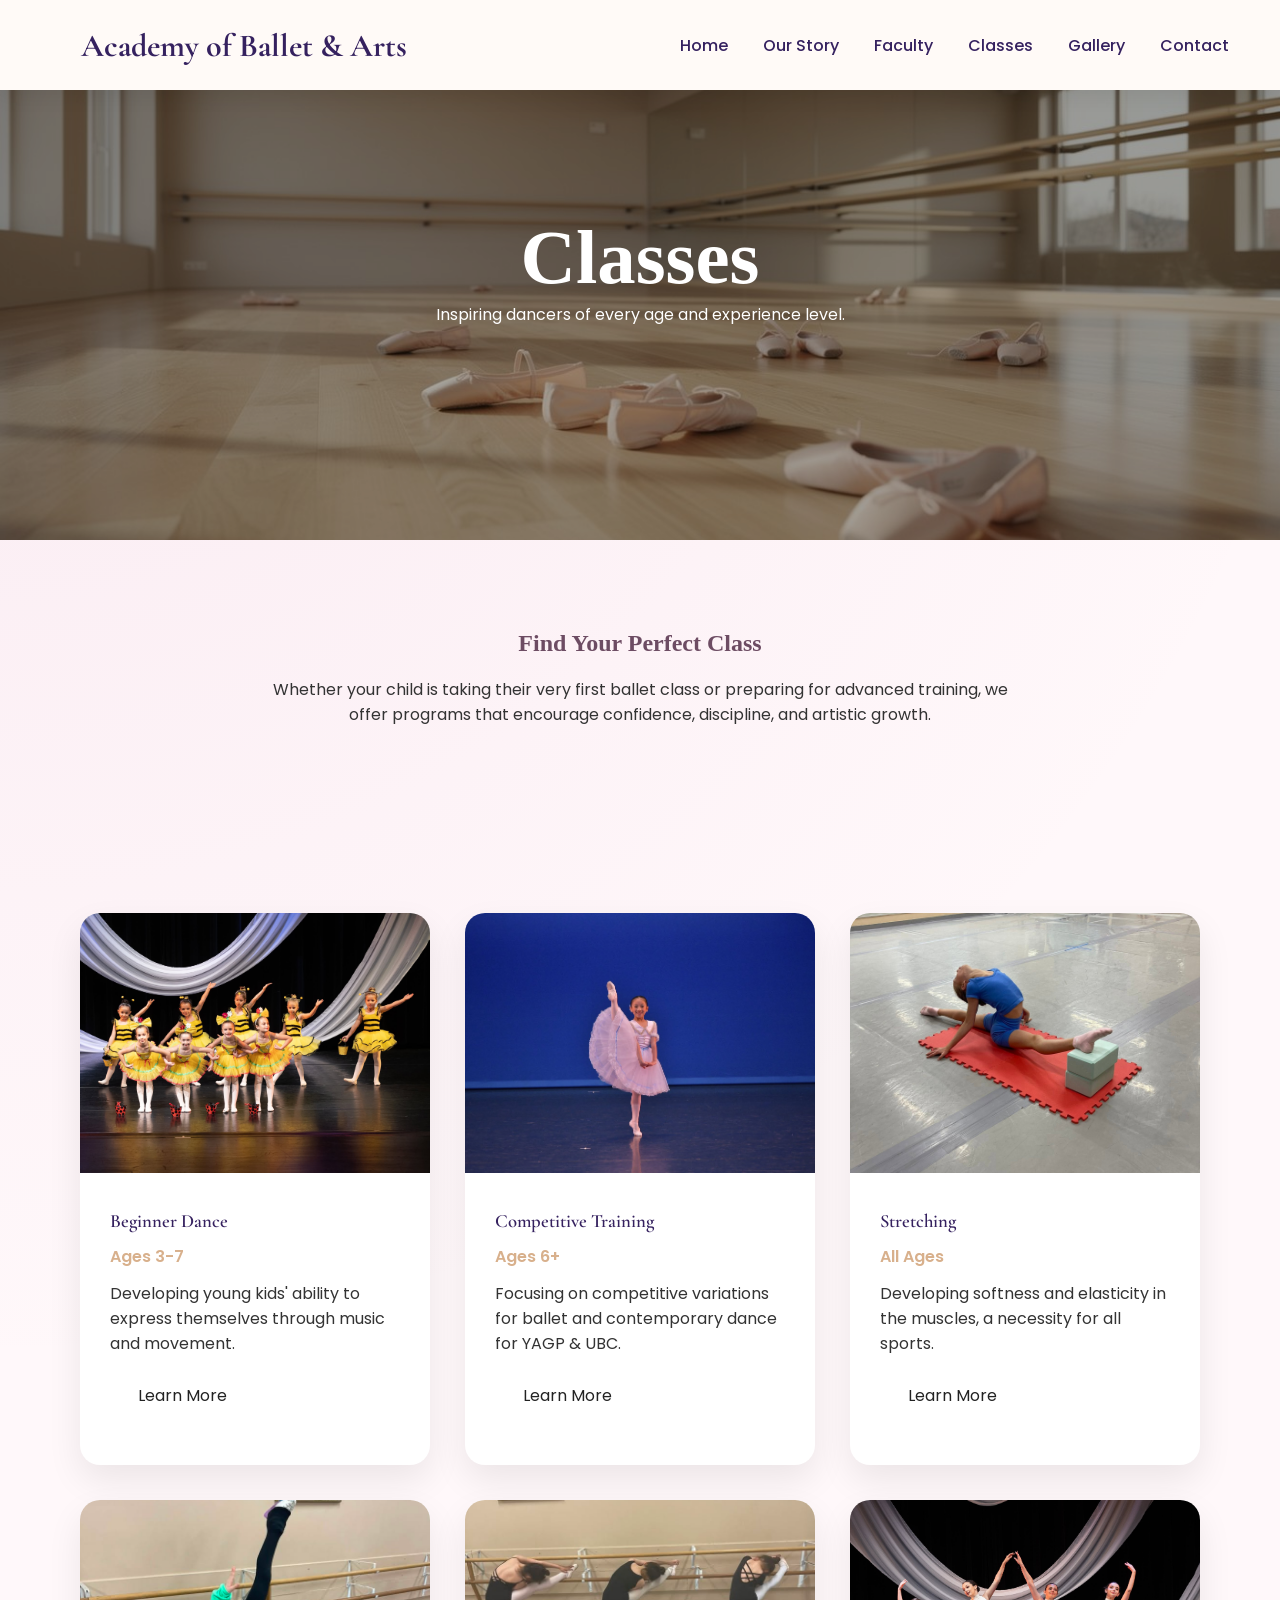
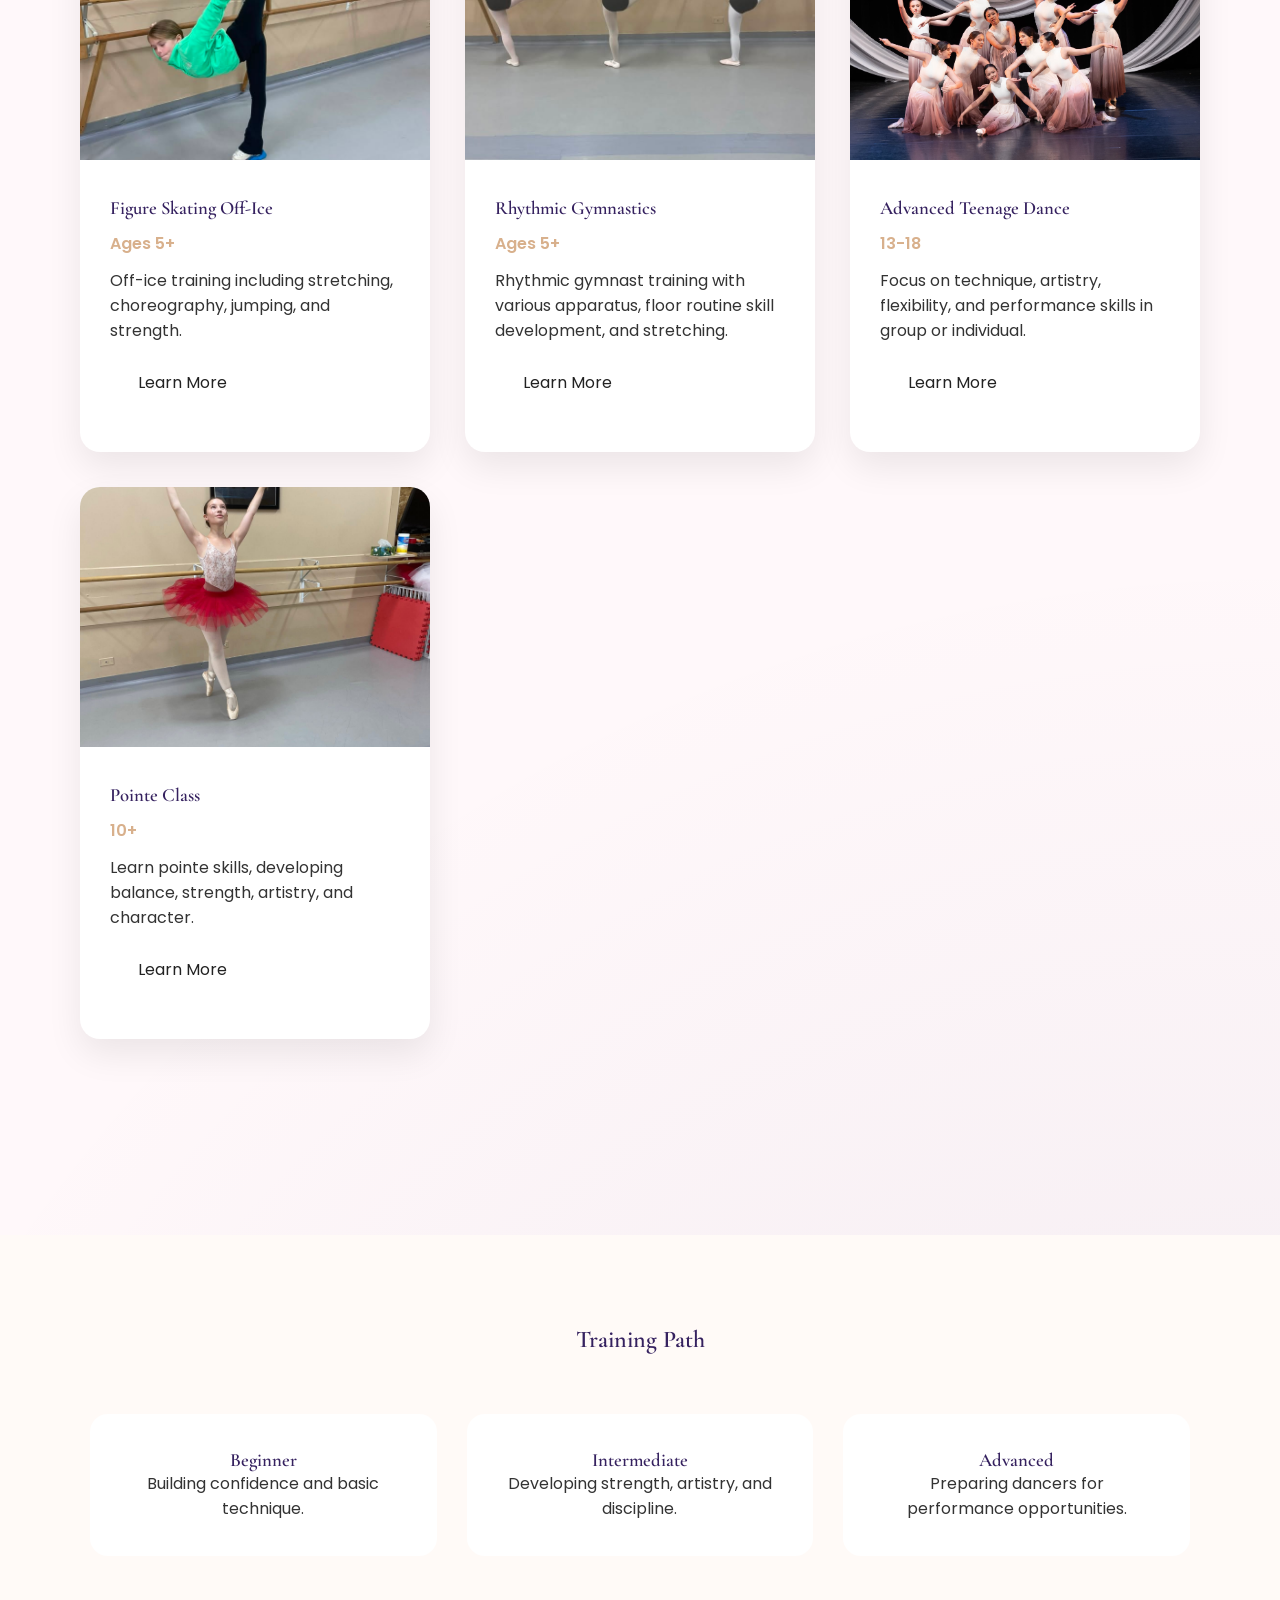
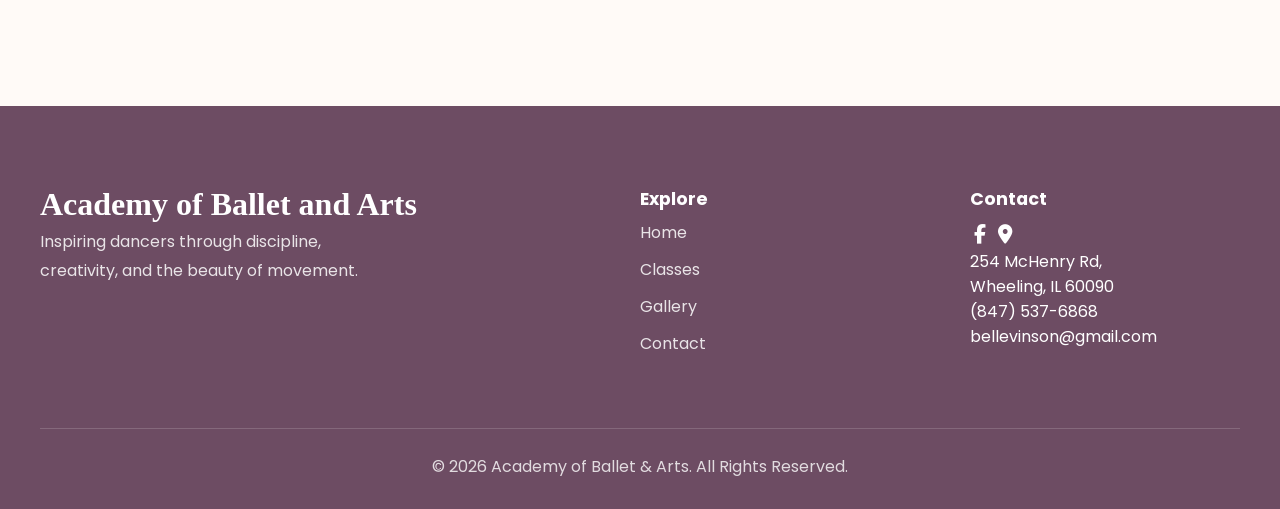
==== classes.html @ 9538bf01 "add images & detail to pages" ====
<!DOCTYPE html>
<html lang="en">
<head>
    <meta charset="UTF-8">
    <meta name="viewport" content="width=device-width, initial-scale=1.0">
    <title>Classes | Academy of Ballet & Arts</title>
    <link rel="stylesheet" href="css/styles.css">
    <link rel="stylesheet" href="css/classes.css">
    <link rel="stylesheet" href="https://cdnjs.cloudflare.com/ajax/libs/font-awesome/6.5.2/css/all.min.css">
    <link rel="preconnect" href="https://fonts.googleapis.com">
    <link rel="preconnect" href="https://fonts.gstatic.com" crossorigin>
    <link rel="stylesheet" href="https://fonts.googleapis.com/css2?family=Cormorant+Garamond:wght@400;500;600;700&family=Poppins:wght@300;400;500;600&display=swap">
</head>
<body>
    <header class="navbar">

        <div class="container nav-container">

            <a href="index.html" class="logo">
                Academy of Ballet & Arts
            </a>

            <nav>

                <ul class="nav-links">

                    <li><a href="index.html">Home</a></li>

                    <li><a href="story.html">Our Story</a></li>

                    <li><a href="faculty.html">Faculty</a></li>

                    <li><a href="classes.html">Classes</a></li>

                    <li><a href="gallery.html">Gallery</a></li>

                    <li><a href="contact.html">Contact</a></li>

                </ul>

            <button class="menu-toggle">☰</button>
            </nav>

            <!-- <a href="#" class="btn btn-primary">Register</a> -->

        </div>
    </header>

    <section class="classes-hero">

        <div class="classes-overlay"></div>

        <div class="classes-hero-content">

            <h1 class="white-header">Classes</h1>

            <p>
                Inspiring dancers of every age and experience level.
            </p>

        </div>

    </section>

    <section class="classes-intro">

        <h2>Find Your Perfect Class</h2>

        <p>

            Whether your child is taking their very first ballet class or
            preparing for advanced training, we offer programs that encourage
            confidence, discipline, and artistic growth.

        </p>

    </section>

    <section class="class-list">

        <div class="class-grid">


            <article class="class-item">

                <img src="assets/images/baby-pic-3.jpg" alt="Creative Movement">

                <div class="class-info">

                    <h3>Beginner Dance</h3>

                    <span>Ages 3-7</span>

                    <p>
                        Developing young kids' ability to express themselves through music and movement.
                    </p>

                    <a href="contact.html" class="btn primary">
                        Learn More
                    </a>

                </div>

            </article>



            <article class="class-item">

                <img src="assets/images/ubc-competitive.jpg" alt="Pre Ballet">

                <div class="class-info">

                    <h3>Competitive Training</h3>

                    <span>Ages 6+</span>

                    <p>
                        Focusing on competitive variations for ballet and contemporary dance for YAGP & UBC.
                    </p>

                    <a href="contact.html" class="btn primary">
                        Learn More
                    </a>

                </div>

            </article>

            <article class="class-item">

                <img src="assets/images/stretching.jpg" alt="Pre Ballet">

                <div class="class-info">

                    <h3>Stretching</h3>

                    <span>All Ages</span>

                    <p>
                        Developing softness and elasticity in the muscles, a necessity for all sports.
                    </p>

                    <a href="contact.html" class="btn primary">
                        Learn More
                    </a>

                </div>

            </article>

            <article class="class-item">

                <img src="assets/images/skating.jpg" alt="Pre Ballet">

                <div class="class-info">

                    <h3>Figure Skating Off-Ice</h3>

                    <span>Ages 5+</span>

                    <p>
                        Off-ice training including stretching, choreography, jumping, and strength.
                    </p>

                    <a href="contact.html" class="btn primary">
                        Learn More
                    </a>

                </div>

            </article>

            <article class="class-item">

                <img src="assets/images/rhythmic_gymnasts.jpg" alt="Pre Ballet">

                <div class="class-info">

                    <h3>Rhythmic Gymnastics</h3>

                    <span>Ages 5+</span>

                    <p>
                        Rhythmic gymnast training with various apparatus, floor routine skill development, and stretching.
                    </p>

                    <a href="contact.html" class="btn primary">
                        Learn More
                    </a>

                </div>

            </article>



            <article class="class-item">

                <img src="assets/images/advanced-ballet.jpg" alt="Intermediate Ballet">

                <div class="class-info">

                    <h3>Advanced Teenage Dance</h3>

                    <span>13-18</span>

                    <p>
                        Focus on technique, artistry,
                        flexibility, and performance skills in group or individual.
                    </p>

                    <a href="contact.html" class="btn primary">
                        Learn More
                    </a>

                </div>

            </article>

            <article class="class-item">

                <img src="assets/images/pointe-redskirt.jpg" alt="Intermediate Ballet">

                <div class="class-info">

                    <h3>Pointe Class</h3>

                    <span>10+</span>

                    <p>
                        Learn pointe skills, developing balance, strength, artistry, and character.
                    </p>

                    <a href="contact.html" class="btn primary">
                        Learn More
                    </a>

                </div>

            </article>


        </div>

    </section>


    <section class="levels">

        <h2>Training Path</h2>

        <div class="level-row">

            <div class="level">
                <h3>Beginner</h3>
                <p>Building confidence and basic technique.</p>
            </div>

            <div class="level">
                <h3>Intermediate</h3>
                <p>Developing strength, artistry, and discipline.</p>
            </div>

            <div class="level">
                <h3>Advanced</h3>
                <p>Preparing dancers for performance opportunities.</p>
            </div>

        </div>

    </section>
    


    <footer class="footer">


        <div class="footer-container">


            <div class="footer-brand">

                <h3>
                    Academy of Ballet and Arts
                </h3>


                <p>
                    Inspiring dancers through
                    discipline, creativity,
                    and the beauty of movement.
                </p>

            </div>



            <div class="footer-links">

                <h4>
                    Explore
                </h4>

                <a href="index.html">
                    Home
                </a>

                <a href="classes.html">
                    Classes
                </a>

                <a href="gallery.html">
                    Gallery
                </a>

                <a href="contact.html">
                    Contact
                </a>

            </div>

            <div class="footer-contact">

                <h4>
                    Contact
                </h4>
                <div class="footer-socials">
                    <a href="https://www.facebook.com/wheelingballet/" target="_blank" rel="noopener noreferrer" aria-label="Visit our Facebook page"><i class="fa-brands fa-facebook-f"></i></a>
                    <a href="https://www.google.com/maps?cid=13381545169441662312" target="_blank" rel="noopener noreferrer"><i class="fa-solid fa-location-dot"></i></a>
                </div>
                <p>
                    254 McHenry Rd,<br>Wheeling, IL 60090
                </p>

                <p>
                    (847) 537-6868
                </p>

                <p>
                    bellevinson@gmail.com
                </p>

            </div>


        </div>

        <div class="footer-bottom">

            <p>
                © 2026 Academy of Ballet & Arts.
                All Rights Reserved.
            </p>

        </div>


    </footer>
</body>
</html>
---- css/styles.css ----
* {
    margin: 0;
    padding: 0;
    box-sizing: border-box;
}

:root{

    --primary:#35215F;

    --secondary:#C76BA3;

    --light-pink:#FFF8FA;

    --pink:#F8E7EF;

    --text:#333333;

    --white:#ffffff;

    --max-width:1200px;

}

body{

    font-family:'Poppins',sans-serif;

    color:var(--text);

    background:
        radial-gradient(circle at top left,
            rgba(199,107,163,.10),
            transparent 35%),
        radial-gradient(circle at bottom right,
            rgba(53,33,95,.08),
            transparent 40%),
        var(--light-pink);

    overflow-x:hidden;

}

h1,
h2,
h3{

    font-family:'Cormorant Garamond',serif;

    color:var(--primary);

    font-weight:600;
    

}

.container{

    width:100%;

    /* margin:auto; */

}
section{

    padding:6rem 0;

}


.btn {

    background: #b98b8b;

    color: white;

    padding: 12px 28px;

    border-radius: 50px;

    text-decoration: none;

    transition: .3s ease;

    display: flex;

    max-width: 175px; 

    gap: 20px;

    margin: 15px 0;

    animation: fadeUp 1s ease .6s backwards;

    white-space: nowrap;

}


.btn.primary {

    background: white;

    color: #222;

}


.btn.primary:hover {

    background: #9d6f6f;

    transform: translateY(-3px);

}


.btn.secondary {

    border: 1px solid white;

    color: white;

}


.btn.secondary:hover {

    background:white;

    color:#222;

}

.navbar {
    position: fixed;

    gap: 40px;

    top: 0;
    left: 0;

    width: 100%;

    height: 90px;

    display: flex;
    align-items: center;
    justify-content: space-between;

    padding: 0 clamp(25px, 4vw, 60px);

    background: #fffaf7;

    box-shadow: 0 5px 20px rgba(0,0,0,0.08);

    z-index: 1000;

    transition: 0.3s ease;
}

.nav-container{

    display:flex;

    justify-content:space-between;

    align-items:center;

}

.logo{

    text-decoration:none;

    color:var(--primary);

    font-family:'Cormorant Garamond', serif;

    font-size:2rem;

    font-weight:700;

    white-space: nowrap;

    padding: 0 30px;

}

.nav-links {

    color: #6d4c63;

    text-decoration: none;

    font-weight: 500;

    transition: 0.3s ease;

    list-style: none;
    display: flex;
    align-items: center;
    gap: 35px;
    margin: 0;
    padding: 0;

    flex-wrap: nowrap;

}

.nav-links a{

    text-decoration:none;

    color:var(--primary);

    font-weight:500;

    position:relative;

    transition:.3s;

}

.nav-links a::after{

    content:"";

    position:absolute;

    left:0;

    bottom:-6px;

    width:0;

    height:2px;

    background:var(--secondary);

    transition:.3s;

}

.nav-links a:hover::after{

    width:100%;

}

.navbar.scrolled {
    background:white;
}

.menu-toggle {

    display: none;

    background: none;

    border: none;

    font-size: 2rem;

    color: #6d4c63;

    cursor: pointer;

}

.footer {

    background:#6d4c63;

    color:white;

    padding:80px 40px 30px;

}

.footer-container {

    max-width:1200px;

    margin:auto;

    display:grid;

    grid-template-columns:2fr 1fr 1fr;

    gap:60px;

}

.footer-brand h3 {

    font-family:"Playfair Display", serif;

    font-size:2rem;

    color:white;

    margin-bottom: 5px;

}


.footer-brand p {

    line-height:1.8;

    opacity:.85;

    max-width:350px;

}

.footer h4 {

    margin-bottom:8px;

    font-size:1.1rem;

}


.footer-links a {

    display:block;

    color:white;

    text-decoration:none;

    margin-bottom:12px;

    opacity:.85;

    transition:.3s;

}


.footer-links a:hover {

    opacity:1;

    transform:translateX(5px);

}

.footer-bottom {

    border-top:1px solid rgba(255,255,255,.2);

    margin-top:60px;

    padding-top:25px;

    text-align:center;

    opacity:.8;

}


.footer-socials a {
    padding: 0 4px;
    color: white;
    font-size: 1.2rem;
    transition: .3s ease;
}


.footer-socials a:hover {
    color: #d8b08c;
    transform: translateY(-3px);
}

/* ================================
   OUR STORY HERO
================================ */


.story-hero {

    height:70vh;

    background-image:url("../assets/images/ubc-dancers-red.jpg");

    background-size:cover;

    background-position:center;

    position:relative;

    display:flex;

    align-items:center;

    justify-content:center;

    color:white;

}


.story-overlay {

    position:absolute;

    inset:0;

    background:rgba(0,0,0,.35);
    

}


.story-hero-content {

    position:relative;

    z-index:2;

    text-align:center;

}

.white-header {
    color: white;
}


.story-hero h1 {

    font-family:"Playfair Display", serif;

    font-size:clamp(3rem,6vw,5rem);

    margin-bottom:20px;

}


.story-hero p {

    font-size:1.2rem;

    letter-spacing:2px;

}

/* ================================
   STORY INTRO
================================ */


.story-intro {

    padding:100px 40px;

}


.story-container {

    max-width:1200px;

    margin:auto;

    display:flex;

    align-items:center;

    gap:70px;

}


.story-image {

    flex:1;

}


.story-image img {

    width:100%;

    border-radius:20px;

}


.story-text {

    flex:1;

}


.story-text h2 {

    font-family:"Playfair Display", serif;

    color:#6d4c63;

    font-size:2.5rem;

    margin-bottom:25px;

}


.story-text p {

    line-height:1.8;

    color:#555;

}

/* ================================
   FACULTY HERO
================================ */


.faculty-hero {

    height:65vh;

    background-image:url("../assets/images/cat-girls.jpg");

    background-size:cover;

    background-position:center;

    position:relative;

    display:flex;

    justify-content:center;

    align-items:center;

    color:white;

}



.faculty-overlay {

    position:absolute;

    inset:0;

    background:rgba(0,0,0,.35);

}



.faculty-hero-content {

    position:relative;

    z-index:2;

    text-align:center;

}



.faculty-hero h1 {

    font-family:"Playfair Display", serif;

    font-size:clamp(3rem,6vw,5rem);

}

.director-section {

    padding:100px 40px;

}



.director-container {

    max-width:1100px;

    margin:auto;

    display:flex;

    align-items:center;

    gap:70px;

}



.director-image img {

    width:350px;

    height:450px;

    object-fit:cover;

    border-radius:20px;

}



.section-label {

    text-transform:uppercase;

    letter-spacing:3px;

    color:#d8b08c;

}



.director-text h2 {

    font-family:"Playfair Display", serif;

    font-size:2.8rem;

    color:#6d4c63;

}

.faculty-grid-section {

    padding:80px 40px;

    text-align:center;

}



.faculty-grid {

    max-width:1200px;

    margin:50px auto;

    display:grid;

    grid-template-columns:repeat(3,1fr);

    gap:35px;

}



.faculty-card {

    background:white;

    border-radius:20px;

    overflow:hidden;

    box-shadow:0 15px 35px rgba(0,0,0,.1);

}



.faculty-card img {

    width:100%;

    height:350px;

    object-fit:cover;

}



.faculty-card-text {

    padding:25px;

}



.faculty-card h3 {

    font-family:"Playfair Display", serif;

    color:#6d4c63;

}

@media(max-width:800px){

    .story-container{

        flex-direction:column;

    }


    .story-intro{

        padding:70px 25px;

    }

}

@media(max-width:900px){


    .director-container {

        flex-direction:column;

        text-align:center;

    }


    .faculty-grid {

        grid-template-columns:1fr;

    }


}
@media (max-width: 1015px) {

    .nav-links {

        position: absolute;

        top: 90px;

        left: 0;

        width: 100%;

        background: #fffaf7;

        flex-direction: column;

        align-items: center;

        gap: 25px;

        padding: 30px 0;


        display: none;

    }


    .nav-links.active {

        display: flex;

    }


    .menu-toggle {

        display: block;

    }


}
---- css/classes.css ----
.classes-hero{

    height:60vh;

    background:url("../assets/images/empty-ballet-studio.jpg") center/cover;

    position:relative;

    display:flex;

    justify-content:center;

    align-items:center;

    color:white;

}

.classes-overlay{

    position:absolute;

    inset:0;

    background:rgba(0,0,0,.35);

}

.classes-hero-content{

    position:relative;

    z-index:2;

    text-align:center;

}

.classes-hero h1{

    font-family:"Playfair Display",serif;

    font-size:clamp(3rem,6vw,5rem);

}

.classes-intro{

    max-width:800px;

    margin:auto;

    text-align:center;

    padding:90px 30px;

}

.classes-intro h2{

    color:#6d4c63;

    font-family:"Playfair Display",serif;

    margin-bottom:20px;

}

.class-grid{

    max-width:1200px;

    margin:auto;

    display:grid;

    grid-template-columns:repeat(3,1fr);

    gap:35px;

    padding:0 40px 100px;

}

.class-item{

    background:white;

    border-radius:20px;

    overflow:hidden;

    box-shadow:0 15px 35px rgba(0,0,0,.08);

    transition:.3s;

}

.class-item:hover{

    transform:translateY(-8px);

}

.class-item img{

    width:100%;

    height:260px;

    object-fit:cover;

}

.class-info{

    padding:30px;

}

.class-info span{

    display:inline-block;

    color:#d8b08c;

    margin:12px 0;

    font-weight:600;

}

.levels{

    background:#fffaf7;

    padding:90px 40px;

    text-align:center;

}

.level-row{

    max-width:1100px;

    margin:60px auto;

    display:grid;

    grid-template-columns:repeat(3,1fr);

    gap:30px;

}

.level{

    background:white;

    padding:35px;

    border-radius:18px;

}

@media(max-width:900px){

    .class-grid{

        grid-template-columns:1fr;

    }

    .level-row{

        grid-template-columns:1fr;

    }

}
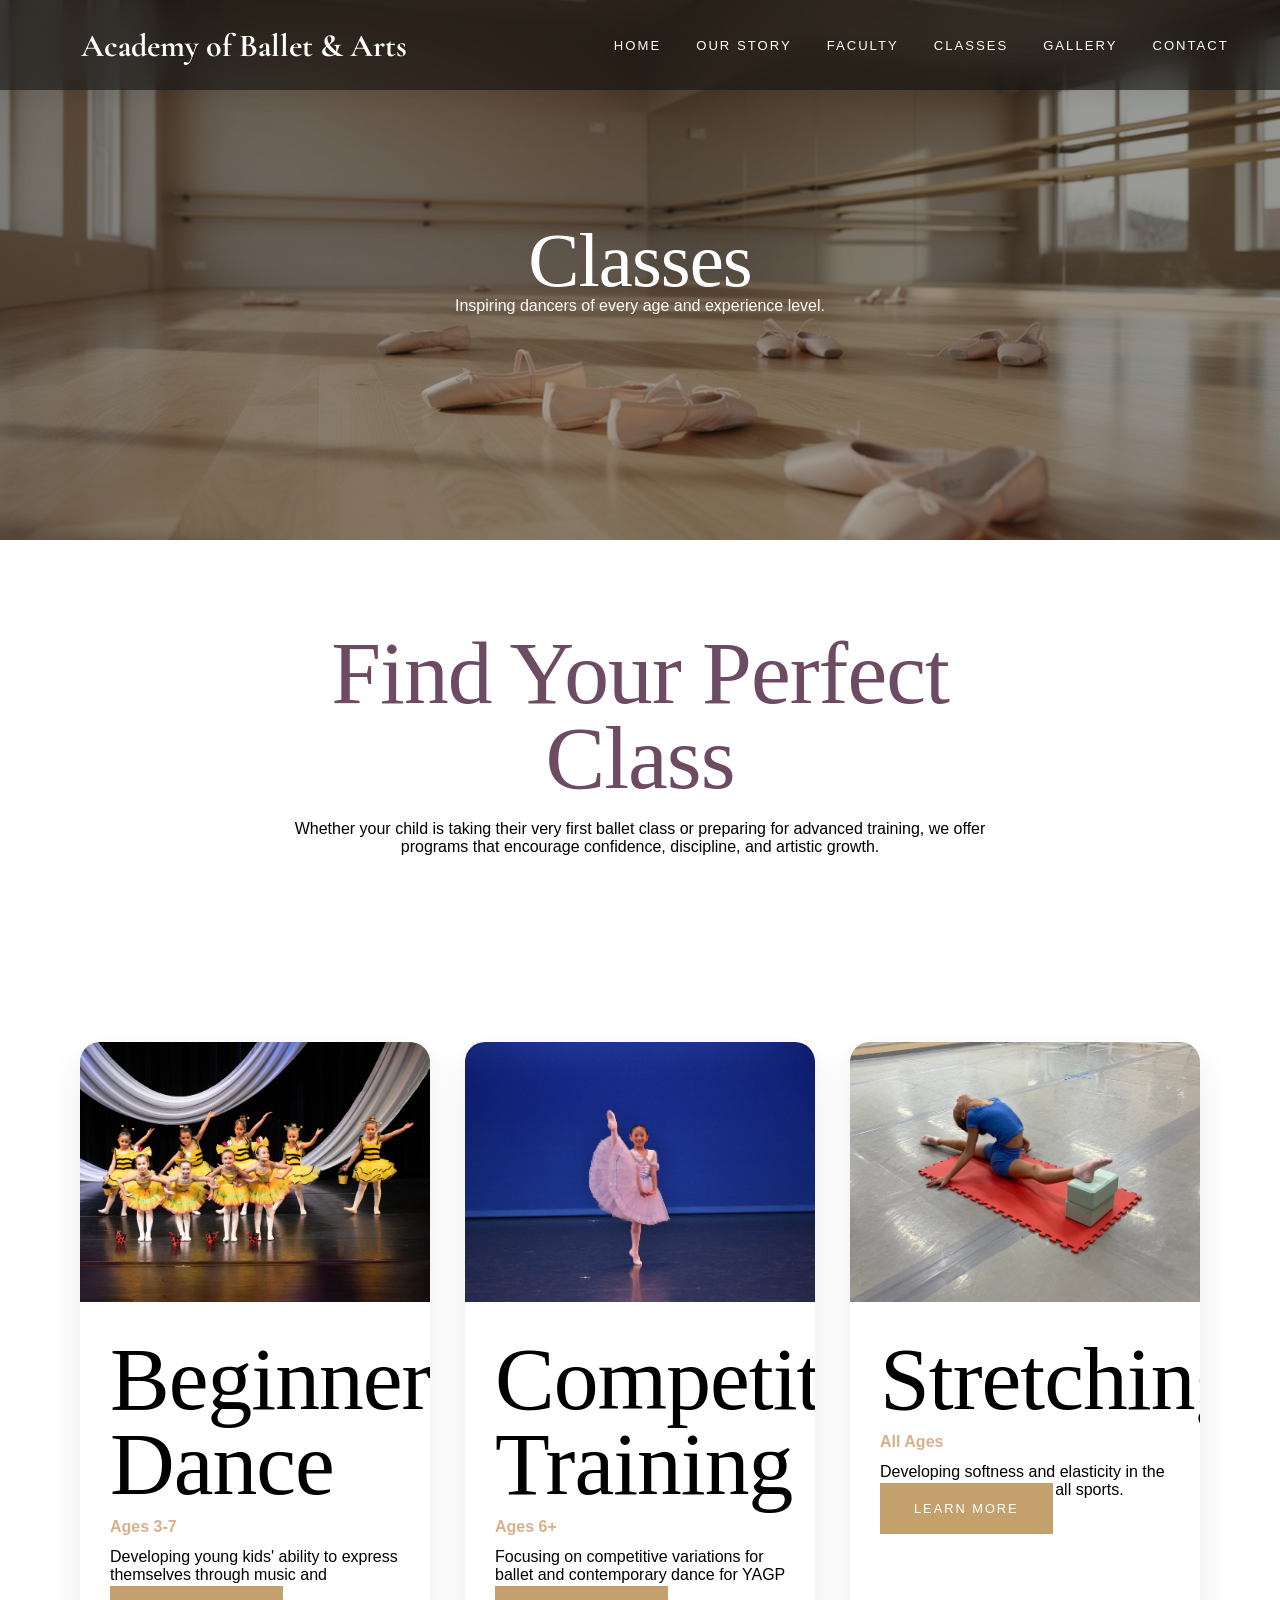
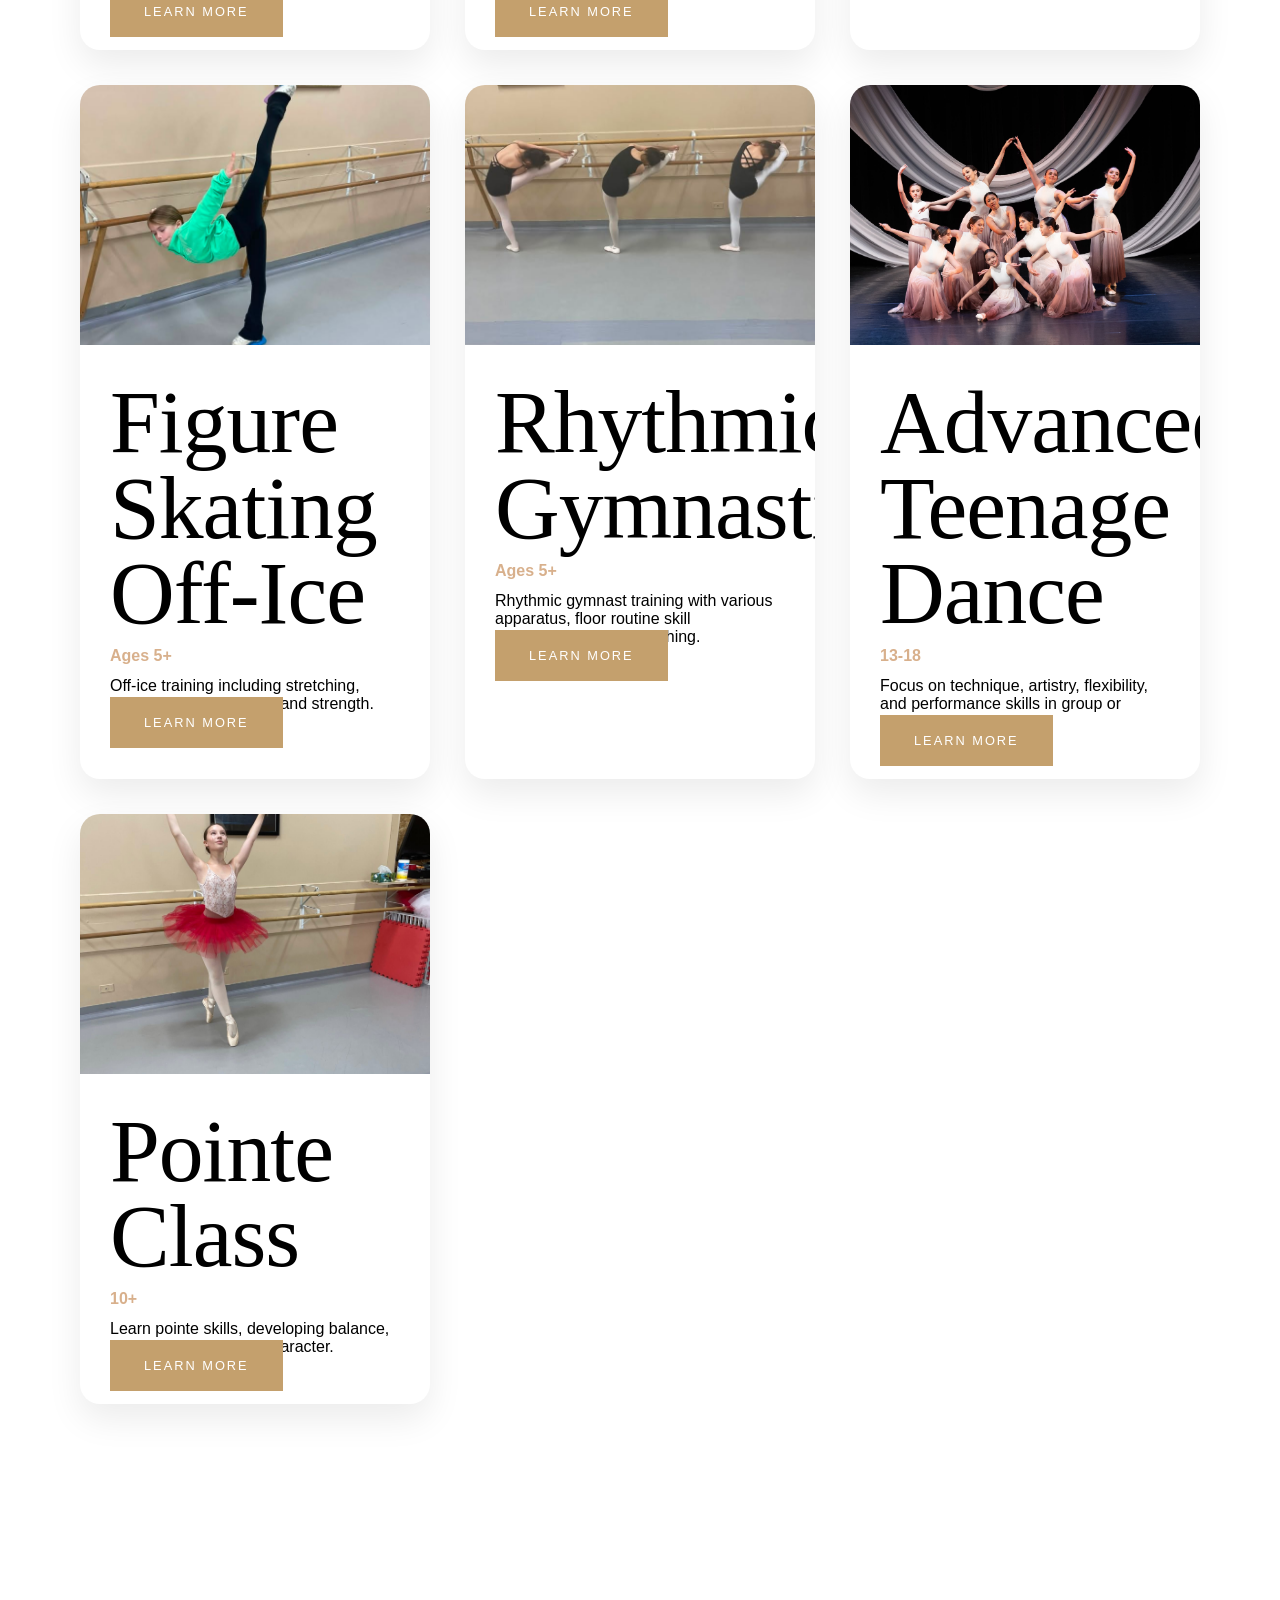
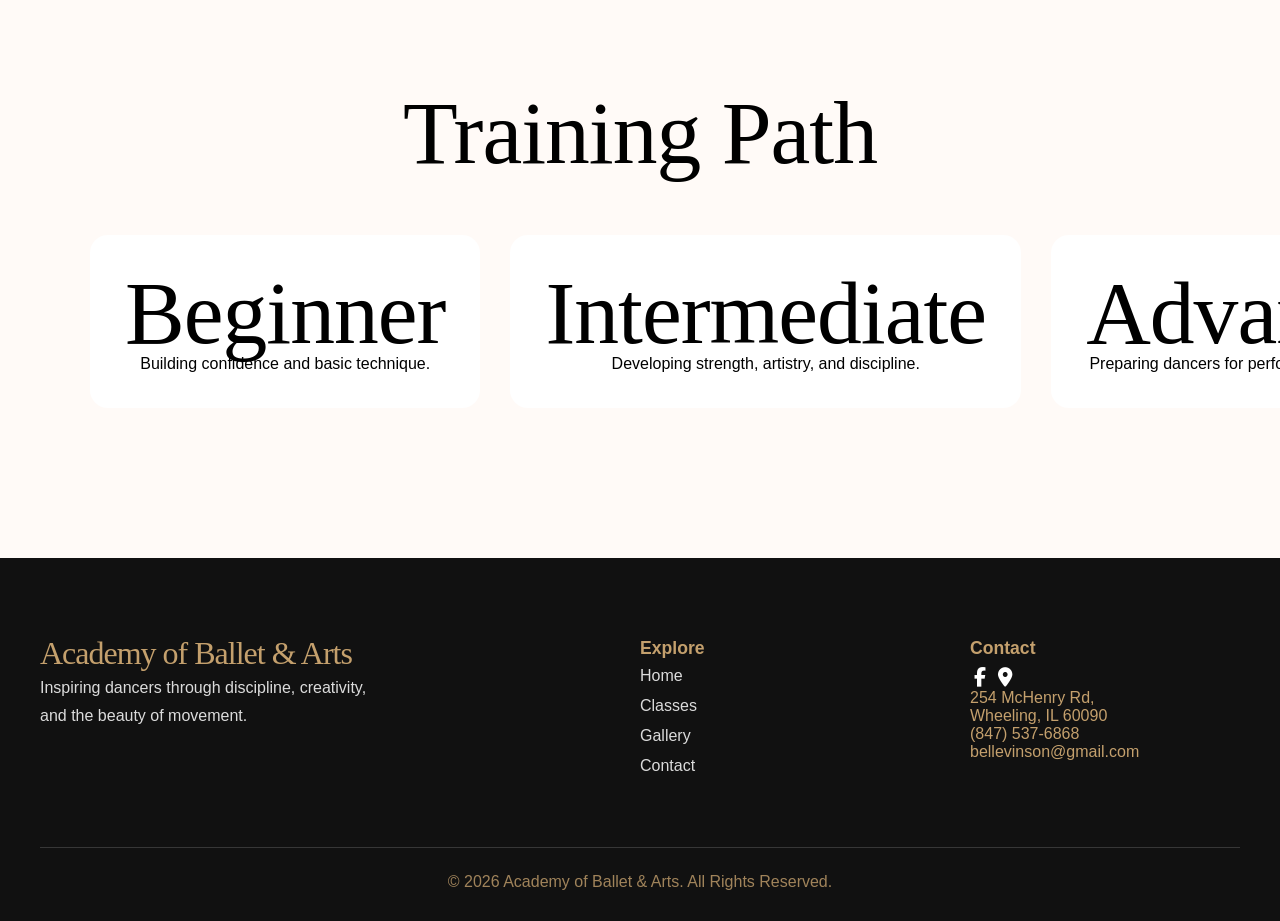
==== commit dff50e09: "Start on luxurious styling" ====
--- a/classes.html
+++ b/classes.html
@@ -282,7 +282,7 @@
             <div class="footer-brand">
 
                 <h3>
-                    Academy of Ballet and Arts
+                    Academy of Ballet & Arts
                 </h3>
 
 
@@ -357,5 +357,6 @@
 
 
     </footer>
+    <script src="js/script.js"></script>
 </body>
 </html>
--- a/css/styles.css
+++ b/css/styles.css
@@ -4,27 +4,26 @@
     box-sizing: border-box;
 }
 
+
 :root{
 
-    --primary:#35215F;
-
-    --secondary:#C76BA3;
-
-    --light-pink:#FFF8FA;
-
-    --pink:#F8E7EF;
-
-    --text:#333333;
+    --background:#121212;
+
+    --cream:#faf7f3;
+
+    --gold:#c4a06d;
+
+    --gold-light:#d8b68a;
 
     --white:#ffffff;
 
-    --max-width:1200px;
+    --text:#555555;
 
 }
 
 body{
 
-    font-family:'Poppins',sans-serif;
+    /* font-family:'Poppins',sans-serif;
 
     color:var(--text);
 
@@ -37,7 +36,9 @@
             transparent 40%),
         var(--light-pink);
 
-    overflow-x:hidden;
+    overflow-x:hidden; */
+
+    font-family: "Inter", sans-serif;
 
 }
 
@@ -45,11 +46,21 @@
 h2,
 h3{
 
-    font-family:'Cormorant Garamond',serif;
+    /* font-family:'Cormorant Garamond',serif;
 
     color:var(--primary);
 
-    font-weight:600;
+    font-weight:600; */
+
+    font-family:"Playfair Display",serif;
+
+    font-size:clamp(4rem,7vw,6.5rem);
+
+    line-height:.95;
+
+    font-weight:500;
+
+    letter-spacing:-1px;
     
 
 }
@@ -70,56 +81,48 @@
 
 .btn {
 
-    background: #b98b8b;
-
-    color: white;
-
-    padding: 12px 28px;
-
-    border-radius: 50px;
+    padding:18px 34px;
+
+    text-transform:uppercase;
+
+    letter-spacing:2px;
+
+    font-size:.8rem;
 
     text-decoration: none;
 
-    transition: .3s ease;
-
-    display: flex;
-
-    max-width: 175px; 
-
-    gap: 20px;
-
-    margin: 15px 0;
-
-    animation: fadeUp 1s ease .6s backwards;
-
-    white-space: nowrap;
-
 }
 
 
 .btn.primary {
 
-    background: white;
-
-    color: #222;
+    background:#c4a06d;
+
+    color:white;
+
+    border:none;
 
 }
 
 
 .btn.primary:hover {
 
-    background: #9d6f6f;
-
-    transform: translateY(-3px);
+    background:var(--gold-light);
+
+    transform:translateY(-2px);
+
+    box-shadow:0 12px 25px rgba(0,0,0,.18);
 
 }
 
 
 .btn.secondary {
 
-    border: 1px solid white;
-
-    color: white;
+    background:transparent;
+
+    color:white;
+
+    border:1px solid rgba(255,255,255,.35);
 
 }
 
@@ -128,7 +131,7 @@
 
     background:white;
 
-    color:#222;
+    color:#111;
 
 }
 
@@ -150,13 +153,17 @@
 
     padding: 0 clamp(25px, 4vw, 60px);
 
-    background: #fffaf7;
 
     box-shadow: 0 5px 20px rgba(0,0,0,0.08);
 
     z-index: 1000;
 
-    transition: 0.3s ease;
+
+    background:rgba(10,10,10,.55);
+
+    backdrop-filter:blur(18px);
+
+    transition:.35s;
 }
 
 .nav-container{
@@ -173,7 +180,7 @@
 
     text-decoration:none;
 
-    color:var(--primary);
+    color: var(--white);
 
     font-family:'Cormorant Garamond', serif;
 
@@ -189,7 +196,7 @@
 
 .nav-links {
 
-    color: #6d4c63;
+    /* color: #6d4c63; */
 
     text-decoration: none;
 
@@ -210,17 +217,23 @@
 
 .nav-links a{
 
-    text-decoration:none;
-
-    color:var(--primary);
+    text-decoration: none;
+    color:white;
+
+    font-size:.82rem;
+
+    text-transform:uppercase;
+
+    letter-spacing:2px;
 
     font-weight:500;
 
-    position:relative;
-
     transition:.3s;
 
-}
+    position: relative;
+
+}
+
 
 .nav-links a::after{
 
@@ -230,13 +243,13 @@
 
     left:0;
 
-    bottom:-6px;
+    bottom:-8px;
 
     width:0;
 
-    height:2px;
-
-    background:var(--secondary);
+    height:1px;
+
+    background:var(--gold);
 
     transition:.3s;
 
@@ -268,51 +281,57 @@
 
 }
 
+.white-header {
+    color: white;
+}
+
 .footer {
 
-    background:#6d4c63;
+    background:#111;
+
+    color:#c4a06d;
+
+    padding:80px 40px 30px;
+
+}
+
+.footer-container {
+
+    max-width:1200px;
+
+    margin:auto;
+
+    display:grid;
+
+    grid-template-columns:2fr 1fr 1fr;
+
+    gap:60px;
+
+}
+
+.footer-brand h3 {
+
+    font-family:"Playfair Display", serif;
+
+    font-size:2rem;
+
+    color:#c4a06d;
+
+    margin-bottom: 5px;
+
+}
+
+
+.footer-brand p {
+
+    line-height:1.8;
+
+    opacity:.85;
+
+    max-width:350px;
 
     color:white;
 
-    padding:80px 40px 30px;
-
-}
-
-.footer-container {
-
-    max-width:1200px;
-
-    margin:auto;
-
-    display:grid;
-
-    grid-template-columns:2fr 1fr 1fr;
-
-    gap:60px;
-
-}
-
-.footer-brand h3 {
-
-    font-family:"Playfair Display", serif;
-
-    font-size:2rem;
-
-    color:white;
-
-    margin-bottom: 5px;
-
-}
-
-
-.footer-brand p {
-
-    line-height:1.8;
-
-    opacity:.85;
-
-    max-width:350px;
-
 }
 
 .footer h4 {
@@ -320,6 +339,7 @@
     margin-bottom:8px;
 
     font-size:1.1rem;
+
 
 }
 
@@ -381,7 +401,7 @@
    OUR STORY HERO
 ================================ */
 
-
+/*
 .story-hero {
 
     height:70vh;
@@ -427,10 +447,6 @@
 
 }
 
-.white-header {
-    color: white;
-}
-
 
 .story-hero h1 {
 
@@ -451,9 +467,9 @@
 
 }
 
-/* ================================
+ ================================
    STORY INTRO
-================================ */
+================================ 
 
 
 .story-intro {
@@ -525,7 +541,7 @@
 /* ================================
    FACULTY HERO
 ================================ */
-
+/* 
 
 .faculty-hero {
 
@@ -709,8 +725,8 @@
 
     color:#6d4c63;
 
-}
-
+} */
+/* 
 @media(max-width:800px){
 
     .story-container{
@@ -726,8 +742,8 @@
 
     }
 
-}
-
+} */
+/* 
 @media(max-width:900px){
 
 
@@ -747,7 +763,7 @@
     }
 
 
-}
+} */
 @media (max-width: 1015px) {
 
     .nav-links {
@@ -789,5 +805,74 @@
 
     }
 
-
-}
+    .navbar {
+
+        padding: 15px 30px;
+
+    }
+
+
+    .nav-links {
+
+        gap: 25px;
+
+    }
+
+
+    .footer-container {
+
+        flex-direction: column;
+
+        text-align: center;
+
+        gap: 40px;
+
+    }
+
+    .footer-socials {
+
+        justify-content: center;
+
+    }
+
+
+}
+
+@media (max-width: 750px)
+{
+
+
+    .navbar {
+
+        padding: 15px 20px;
+
+    }
+
+
+    .logo {
+
+        font-size: 1.2rem;
+
+    }
+
+
+    /* hamburger menu */
+
+    .nav-links {
+
+        width: 100%;
+
+        flex-direction: column;
+
+        align-items: center;
+
+    }
+
+    .footer {
+
+        padding: 60px 25px 25px;
+
+    }
+
+
+}
--- a/css/classes.css
+++ b/css/classes.css
@@ -166,16 +166,13 @@
 
 @media(max-width:900px){
 
-    .class-grid{
+    .nav-links {
 
-        grid-template-columns:1fr;
+        width: 100%;
+
+        flex-direction: column;
+
+        align-items: center;
 
     }
-
-    .level-row{
-
-        grid-template-columns:1fr;
-
-    }
-
 }
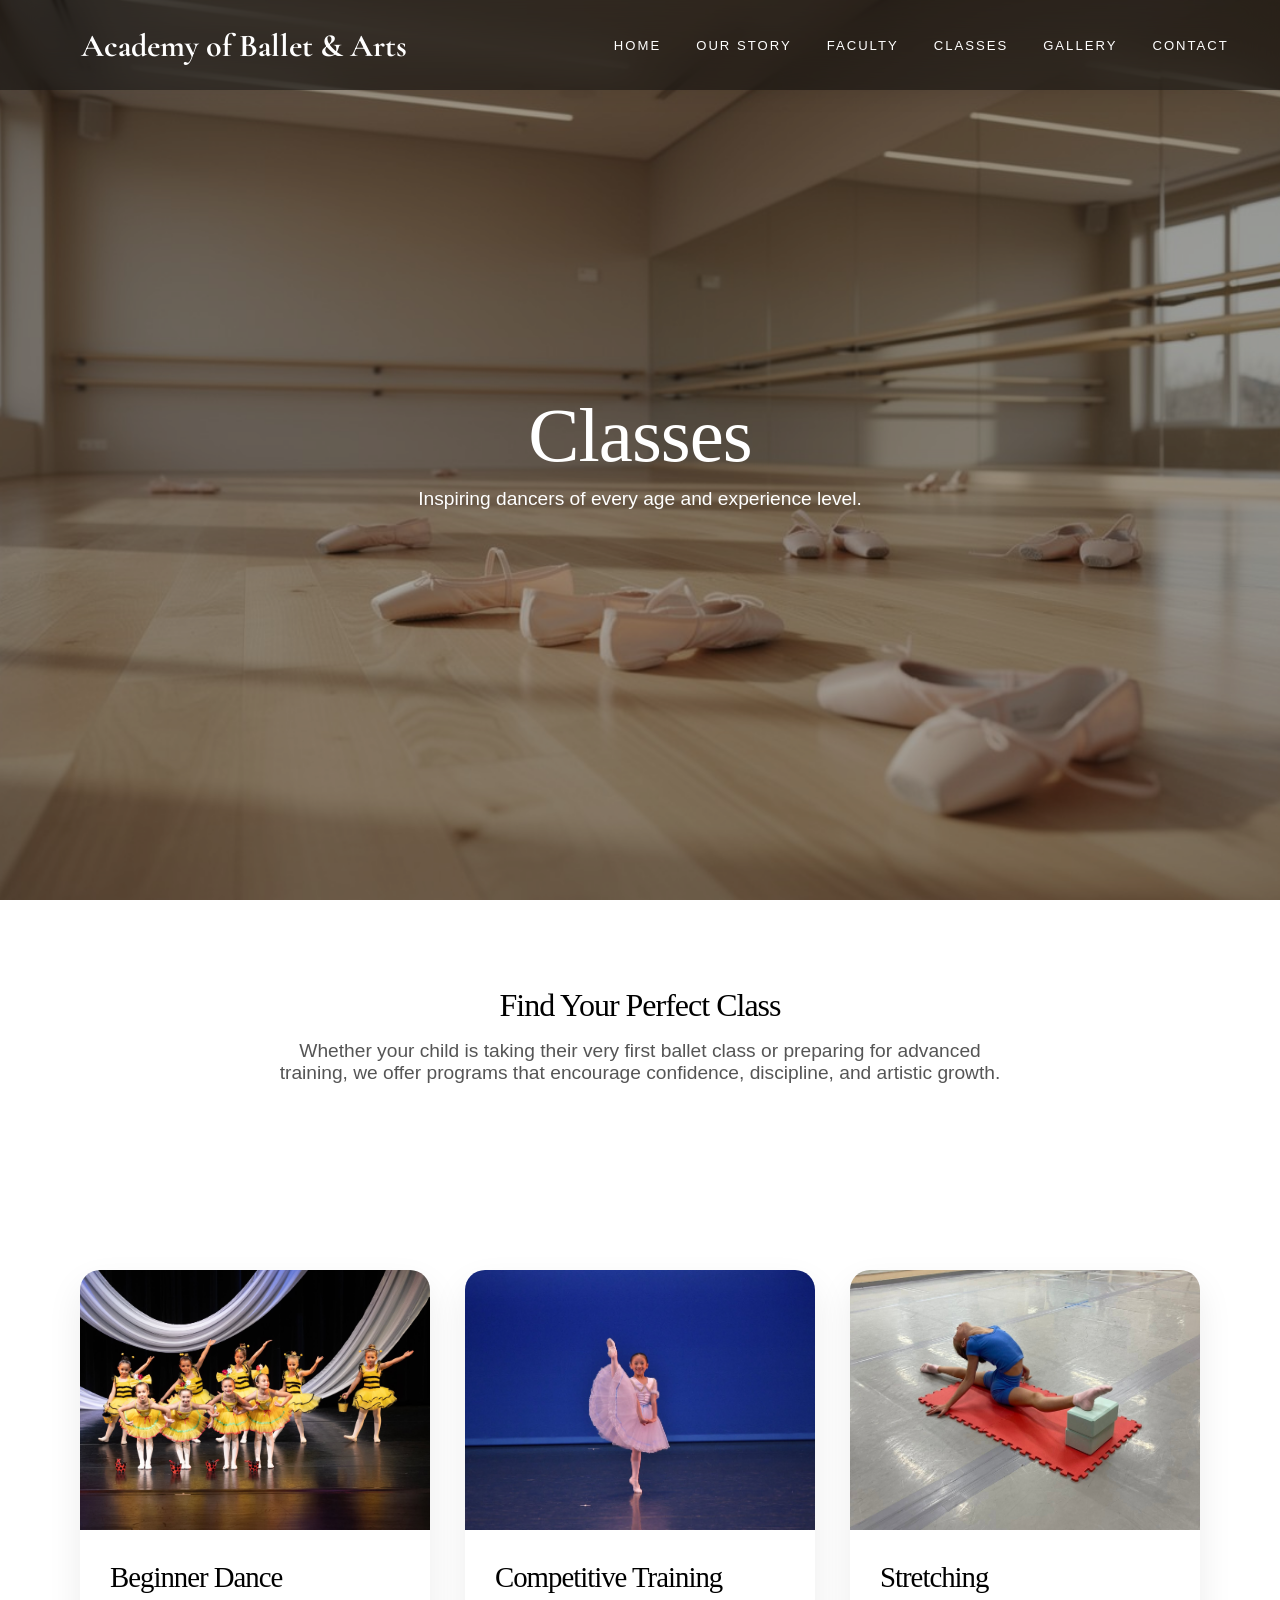
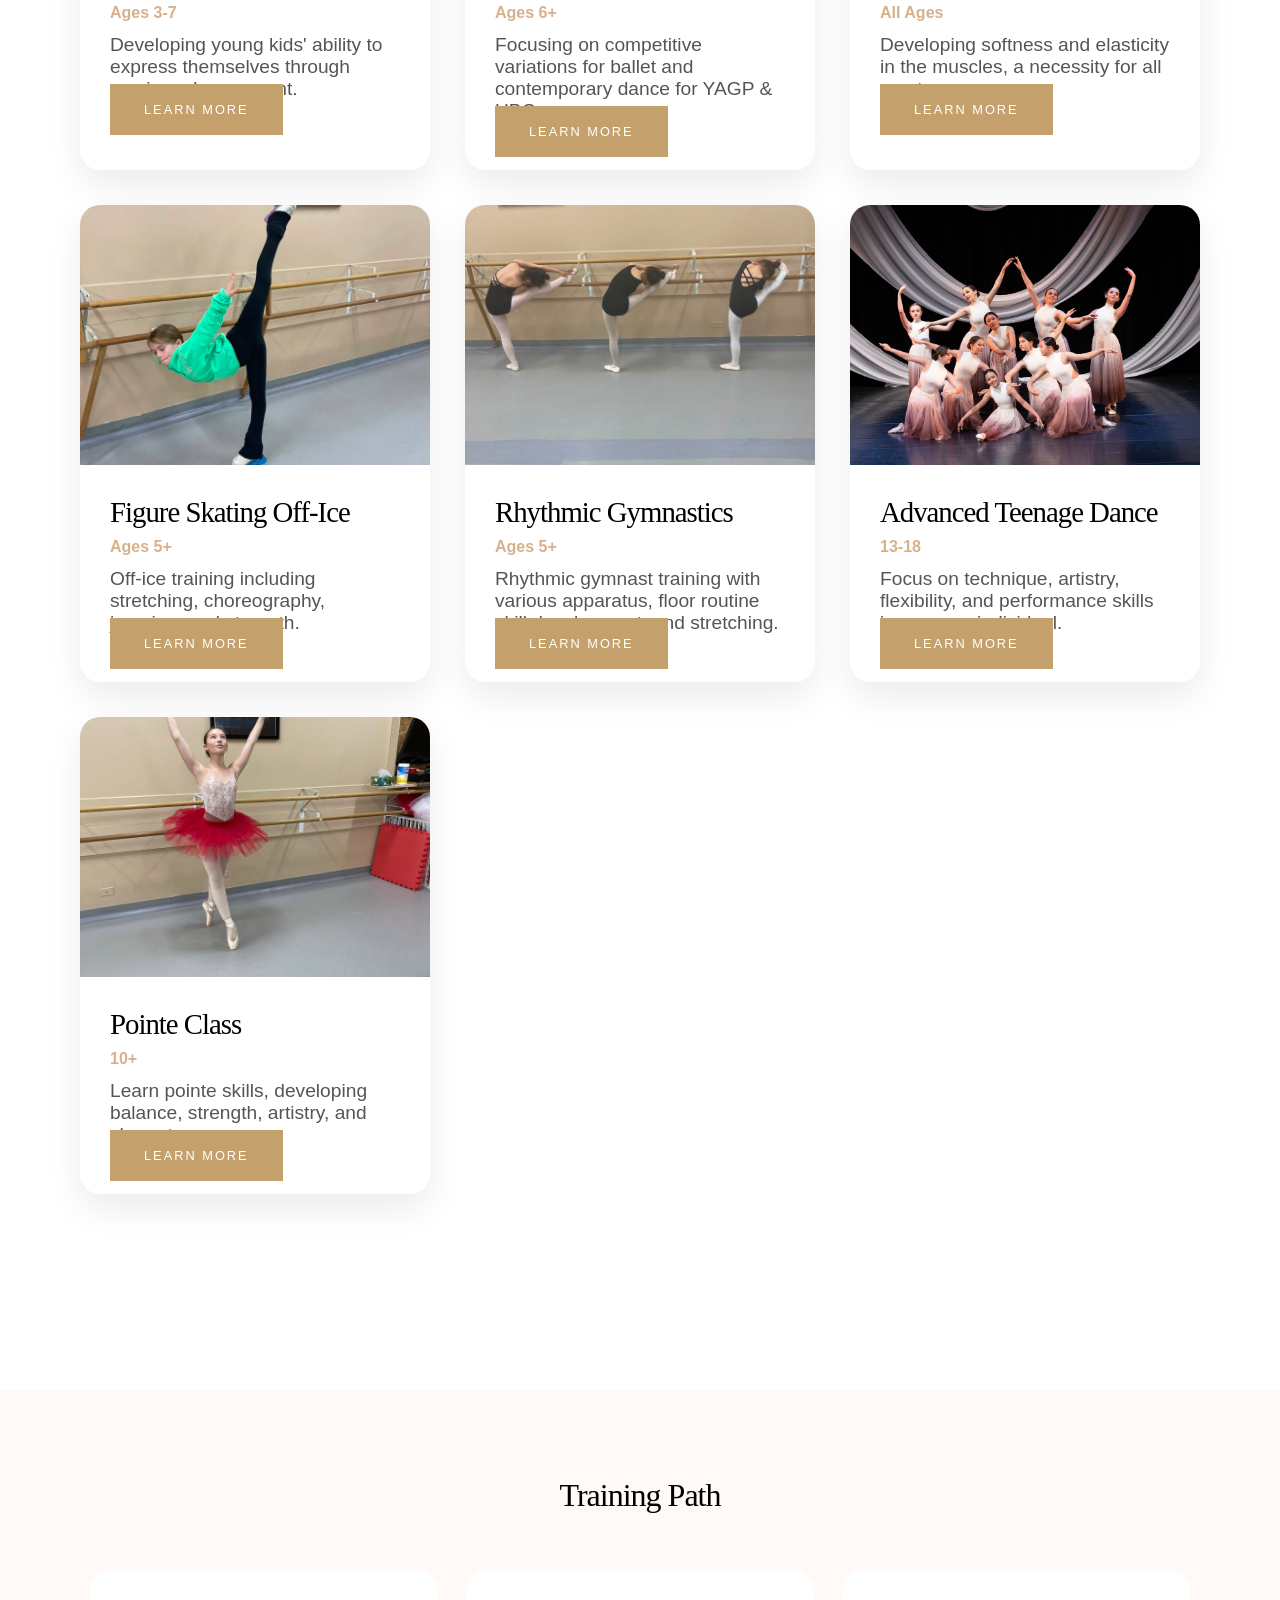
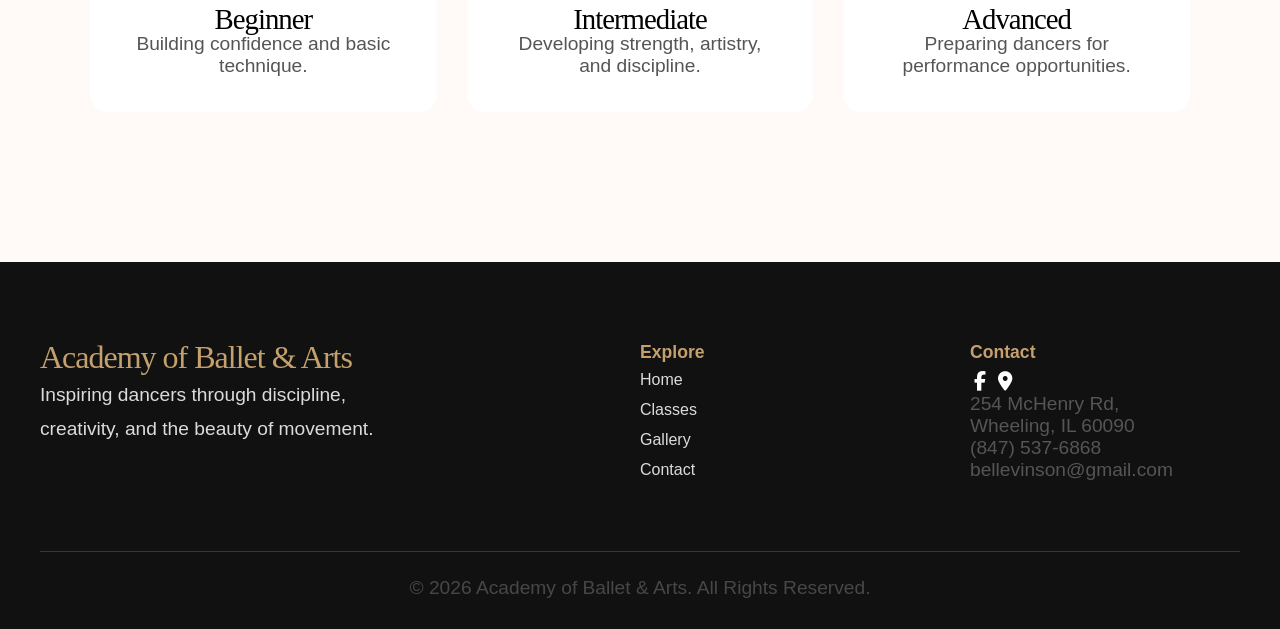
==== commit 538d3001: "Continue luxury styling, hero + buttons" ====
--- a/classes.html
+++ b/classes.html
@@ -54,7 +54,7 @@
 
             <h1 class="white-header">Classes</h1>
 
-            <p>
+            <p class="hero-subtitle">
                 Inspiring dancers of every age and experience level.
             </p>
 
--- a/css/styles.css
+++ b/css/styles.css
@@ -41,10 +41,9 @@
     font-family: "Inter", sans-serif;
 
 }
-
-h1,
-h2,
-h3{
+ /*h2, h3 */
+
+h1, h2, h3 {
 
     /* font-family:'Cormorant Garamond',serif;
 
@@ -54,17 +53,30 @@
 
     font-family:"Playfair Display",serif;
 
-    font-size:clamp(4rem,7vw,6.5rem);
-
     line-height:.95;
 
     font-weight:500;
 
     letter-spacing:-1px;
-    
-
-}
-
+
+}
+
+h2 {
+    font-size: 2rem;
+}
+
+h3 {
+    font-size:1.8rem;
+}
+
+p {
+    font-size: 1.2rem;
+    color:#555;
+}
+
+.hero-subtitle {
+    color: white;
+}
 .container{
 
     width:100%;
@@ -91,6 +103,9 @@
 
     text-decoration: none;
 
+    margin-top: 15px;
+
+
 }
 
 
@@ -132,6 +147,10 @@
     background:white;
 
     color:#111;
+
+    transform:translateY(-2px);
+
+    box-shadow:0 12px 25px rgba(0,0,0,.18);
 
 }
 
@@ -275,7 +294,7 @@
 
     font-size: 2rem;
 
-    color: #6d4c63;
+    color: white;
 
     cursor: pointer;
 
@@ -816,6 +835,8 @@
 
         gap: 25px;
 
+        background-color: black;
+
     }
 
 
@@ -866,6 +887,8 @@
 
         align-items: center;
 
+        background-color: black;
+
     }
 
     .footer {
--- a/css/classes.css
+++ b/css/classes.css
@@ -1,8 +1,12 @@
 .classes-hero{
 
-    height:60vh;
+    height: 100vh;
+    min-height: 100vh;
+    overflow: hidden;
+    position: relative;
 
     background:url("../assets/images/empty-ballet-studio.jpg") center/cover;
+    background-repeat: no-repeat;
 
     position:relative;
 
@@ -13,6 +17,10 @@
     align-items:center;
 
     color:white;
+
+    padding-top: 90px;
+    padding-bottom: 80px;
+    box-sizing: border-box;
 
 }
 
@@ -40,8 +48,14 @@
 
     font-family:"Playfair Display",serif;
 
-    font-size:clamp(3rem,6vw,5rem);
+    font-size:clamp(3rem,6vw,4.8rem);
 
+    margin-bottom: 15px;
+
+}
+
+.classes-hero p{
+    font-size:1.2rem;
 }
 
 .classes-intro{
@@ -58,7 +72,7 @@
 
 .classes-intro h2{
 
-    color:#6d4c63;
+    color:black;
 
     font-family:"Playfair Display",serif;
 
@@ -163,7 +177,7 @@
     border-radius:18px;
 
 }
-
+/* 
 @media(max-width:900px){
 
     .nav-links {
@@ -175,4 +189,4 @@
         align-items: center;
 
     }
-}
+} */
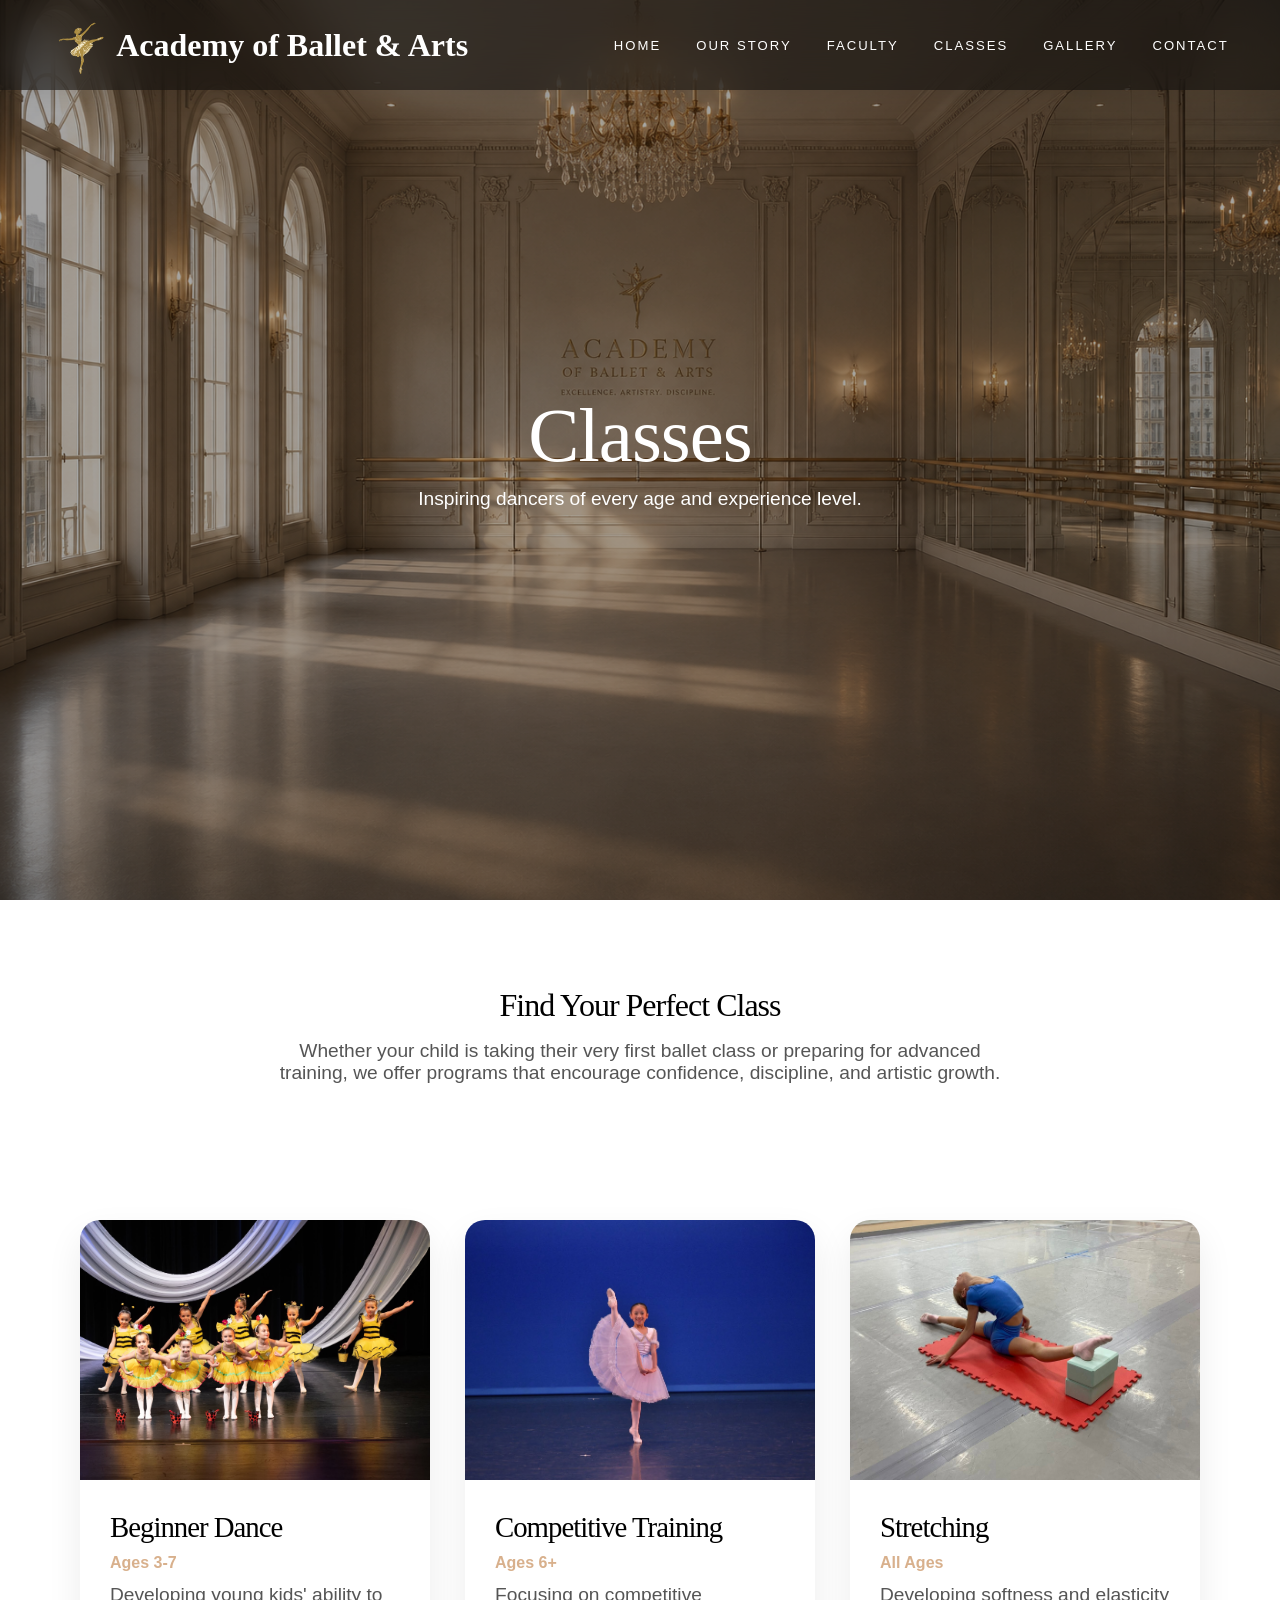
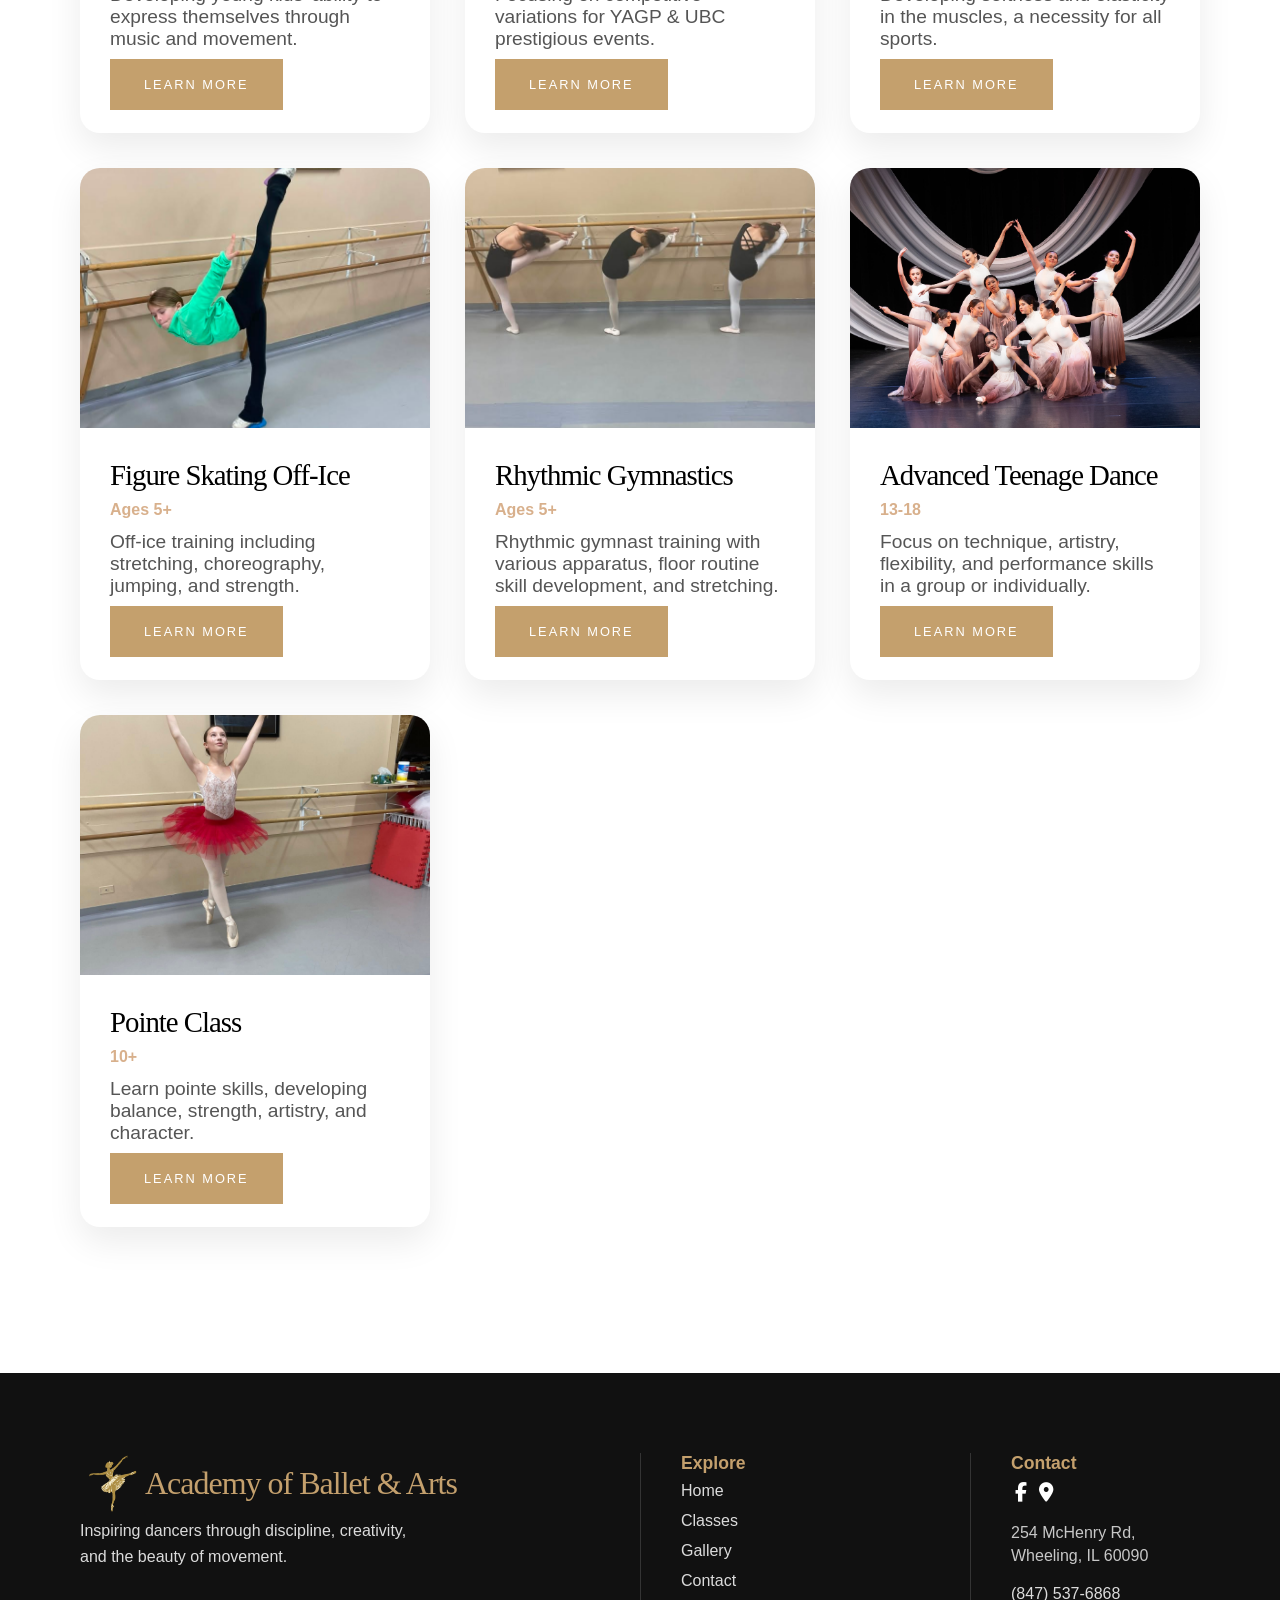
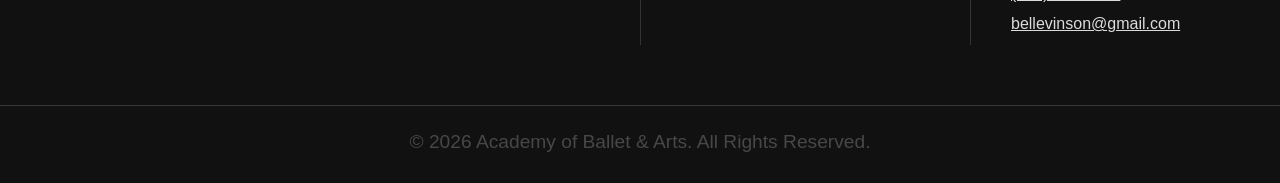
==== commit 93ccb520: "Set up email, finish mobile responsiveness" ====
--- a/classes.html
+++ b/classes.html
@@ -16,9 +16,12 @@
 
         <div class="container nav-container">
 
-            <a href="index.html" class="logo">
-                Academy of Ballet & Arts
-            </a>
+
+                <a href="index.html" class="logo">
+
+                    <img src="assets/images/new-logo-transparent.png" alt="Academy Logo">
+                    Academy of Ballet & Arts
+                </a>
 
             <nav>
 
@@ -116,7 +119,7 @@
                     <span>Ages 6+</span>
 
                     <p>
-                        Focusing on competitive variations for ballet and contemporary dance for YAGP & UBC.
+                        Focusing on competitive variations for YAGP & UBC prestigious events.
                     </p>
 
                     <a href="contact.html" class="btn primary">
@@ -207,7 +210,7 @@
 
                     <p>
                         Focus on technique, artistry,
-                        flexibility, and performance skills in group or individual.
+                        flexibility, and performance skills in a group or individually.
                     </p>
 
                     <a href="contact.html" class="btn primary">
@@ -246,7 +249,7 @@
     </section>
 
 
-    <section class="levels">
+    <section class="levels" style="display: none;">
 
         <h2>Training Path</h2>
 
@@ -279,11 +282,17 @@
         <div class="footer-container">
 
 
-            <div class="footer-brand">
-
-                <h3>
-                    Academy of Ballet & Arts
-                </h3>
+            <div class="footer-brand footer-column">
+
+                <div class="footer-logo">
+
+                    <img src="assets/images/new-logo-transparent.png" alt="Academy Logo">
+
+                    <h3>
+                        Academy of Ballet & Arts
+                    </h3>
+
+                </div>
 
 
                 <p>
@@ -296,7 +305,7 @@
 
 
 
-            <div class="footer-links">
+            <div class="footer-links footer-column">
 
                 <h4>
                     Explore
@@ -320,7 +329,10 @@
 
             </div>
 
-            <div class="footer-contact">
+
+
+
+            <div class="footer-contact footer-column">
 
                 <h4>
                     Contact
@@ -329,22 +341,28 @@
                     <a href="https://www.facebook.com/wheelingballet/" target="_blank" rel="noopener noreferrer" aria-label="Visit our Facebook page"><i class="fa-brands fa-facebook-f"></i></a>
                     <a href="https://www.google.com/maps?cid=13381545169441662312" target="_blank" rel="noopener noreferrer"><i class="fa-solid fa-location-dot"></i></a>
                 </div>
-                <p>
-                    254 McHenry Rd,<br>Wheeling, IL 60090
-                </p>
-
-                <p>
-                    (847) 537-6868
-                </p>
-
-                <p>
-                    bellevinson@gmail.com
-                </p>
-
-            </div>
-
-
-        </div>
+                <div class="academy-footer-info footer-links">
+                    <br>
+                    <p>
+                        254 McHenry Rd,<br>Wheeling, IL 60090
+                    </p>
+                    <br>
+
+                    <a href="tel:+18475376868">
+                        (847) 537-6868
+                    </a>
+
+                    <a href="mailto:bellelevinson@gmail.com">
+                        bellevinson@gmail.com
+                    </a>
+                </div>
+
+            </div>
+
+
+        </div>
+
+
 
         <div class="footer-bottom">
 
@@ -357,6 +375,7 @@
 
 
     </footer>
+
     <script src="js/script.js"></script>
 </body>
 </html>
--- a/css/styles.css
+++ b/css/styles.css
@@ -195,23 +195,6 @@
 
 }
 
-.logo{
-
-    text-decoration:none;
-
-    color: var(--white);
-
-    font-family:'Cormorant Garamond', serif;
-
-    font-size:2rem;
-
-    font-weight:700;
-
-    white-space: nowrap;
-
-    padding: 0 30px;
-
-}
 
 .nav-links {
 
@@ -280,6 +263,46 @@
 
 }
 
+.logo{
+
+    display:flex;
+
+    align-items:center;
+
+    /* gap:12px; */
+
+    text-decoration:none;
+
+    color: var(--white);
+
+    font-family:"Playfair Display", serif;
+
+    font-size:2rem;
+
+    font-weight:700;
+
+    white-space: nowrap;
+
+    /* padding: 0 30px; */
+
+    margin-right: 20px;
+
+}
+
+.logo img{
+
+    width:60px;
+
+    height:60px;
+
+    margin-right: 5px;
+
+    object-fit:contain;
+
+    margin-top: 10px;
+
+}
+
 .navbar.scrolled {
     background:white;
 }
@@ -310,7 +333,19 @@
 
     color:#c4a06d;
 
-    padding:80px 40px 30px;
+    padding:80px 0px 30px;
+
+}
+
+.footer-column{
+
+    padding:0 40px;
+
+}
+
+.footer-column:not(:first-child){
+
+    border-left:1px solid rgba(255,255,255,.15);
 
 }
 
@@ -343,13 +378,53 @@
 
 .footer-brand p {
 
-    line-height:1.8;
+    line-height:1.6;
 
     opacity:.85;
 
     max-width:350px;
 
-    color:white;
+    color:rgb(255, 255, 255);
+
+    font-size: 1rem;
+
+}
+
+.academy-footer-info p{
+    font-size: 1rem;
+    color: rgba(255, 255, 255, 0.768);
+    line-height: 1.4em;
+}
+
+.academy-footer-info.footer-links a{
+    text-decoration: underline;
+}
+
+.footer-logo{
+
+    display:flex;
+
+    align-items:center;
+
+    /* gap:15px; */
+
+    /* margin-bottom:20px; */
+
+}
+
+.footer-logo img{
+
+    width:65px;
+
+    height:65px;
+
+    object-fit:contain;
+
+}
+
+.footer-column a:hover{
+
+    color:#c4a06d;
 
 }
 
@@ -783,7 +858,7 @@
 
 
 } */
-@media (max-width: 1015px) {
+@media (max-width: 1070px) {
 
     .nav-links {
 
@@ -872,9 +947,23 @@
 
     .logo {
 
-        font-size: 1.2rem;
-
-    }
+        font-size: 1.1rem;
+
+    }
+
+    .logo img{
+        margin-right:10px;
+
+        margin-top: 5px;
+
+        width: 40px;
+        height: 40px;
+    }
+
+    p {
+        font-size: 1rem;
+    }
+
 
 
     /* hamburger menu */
@@ -897,5 +986,97 @@
 
     }
 
-
-}
+    .footer-container{
+
+        grid-template-columns:repeat(3,1fr);
+
+        gap:0;
+
+    }
+
+    .footer-column{
+
+        padding:0 15px;
+
+    }
+
+    .footer h3{
+
+        font-size:1rem;
+
+    }
+    
+
+    .footer h4{
+
+        font-size:1rem;
+
+    }
+
+    .footer-column p,
+    .footer-column a{
+
+        font-size:.85rem;
+
+    }
+
+    .footer-logo{
+
+        flex-direction:column;
+
+        text-align:center;
+
+        gap:10px;
+
+    }
+
+    .footer-logo img{
+
+        width:40px;
+
+        height:40px;
+
+    }
+
+    .footer-socials{
+
+        justify-content:center;
+
+    }
+
+}
+
+@media (max-width:480px){
+
+    .footer-container{
+
+        grid-template-columns:1fr;
+
+    }
+
+    .footer-column{
+
+        border-left:none !important;
+
+        border-top:1px solid rgba(255,255,255,.15);
+
+        padding:25px 0;
+
+        text-align:center;
+
+    }
+
+    .footer-column:first-child{
+
+        border-top:none;
+
+    }
+
+    .footer-column p{
+
+        justify-content:center;
+
+    }
+
+}
+
--- a/css/classes.css
+++ b/css/classes.css
@@ -5,7 +5,7 @@
     overflow: hidden;
     position: relative;
 
-    background:url("../assets/images/empty-ballet-studio.jpg") center/cover;
+    background:url("../assets/images/empty-ballet-studio-lux.png") center/cover;
     background-repeat: no-repeat;
 
     position:relative;
@@ -68,6 +68,8 @@
 
     padding:90px 30px;
 
+    padding-bottom: 40px;
+
 }
 
 .classes-intro h2{
@@ -92,7 +94,7 @@
 
     gap:35px;
 
-    padding:0 40px 100px;
+    padding:0 40px 50px;
 
 }
 
@@ -110,6 +112,10 @@
 
 }
 
+.class-info p{
+    margin-bottom: 25px;
+}
+
 .class-item:hover{
 
     transform:translateY(-8px);
@@ -130,6 +136,8 @@
 
     padding:30px;
 
+    margin-bottom: 10px;
+
 }
 
 .class-info span{
@@ -144,6 +152,10 @@
 
 }
 
+.class-info a {
+    white-space: nowrap;
+}
+
 .levels{
 
     background:#fffaf7;
@@ -167,6 +179,24 @@
     gap:30px;
 
 }
+
+/* .class-info.btn {
+    display:block;
+
+    width:max-content;
+
+    margin-bottom: 50px;
+
+    padding:15px 35px;
+
+    background:#6d4c63;
+
+    color:white; 
+
+    text-decoration:none;
+
+    transition:.3s ease;
+} */
 
 .level{
 
@@ -190,3 +220,24 @@
 
     }
 } */
+
+@media (max-width: 900px){
+
+    .class-grid{
+
+        grid-template-columns:repeat(2, 1fr);
+
+    }
+
+}
+
+/* Phones */
+@media (max-width: 650px){
+
+    .class-grid{
+
+        grid-template-columns:1fr;
+
+    }
+
+}
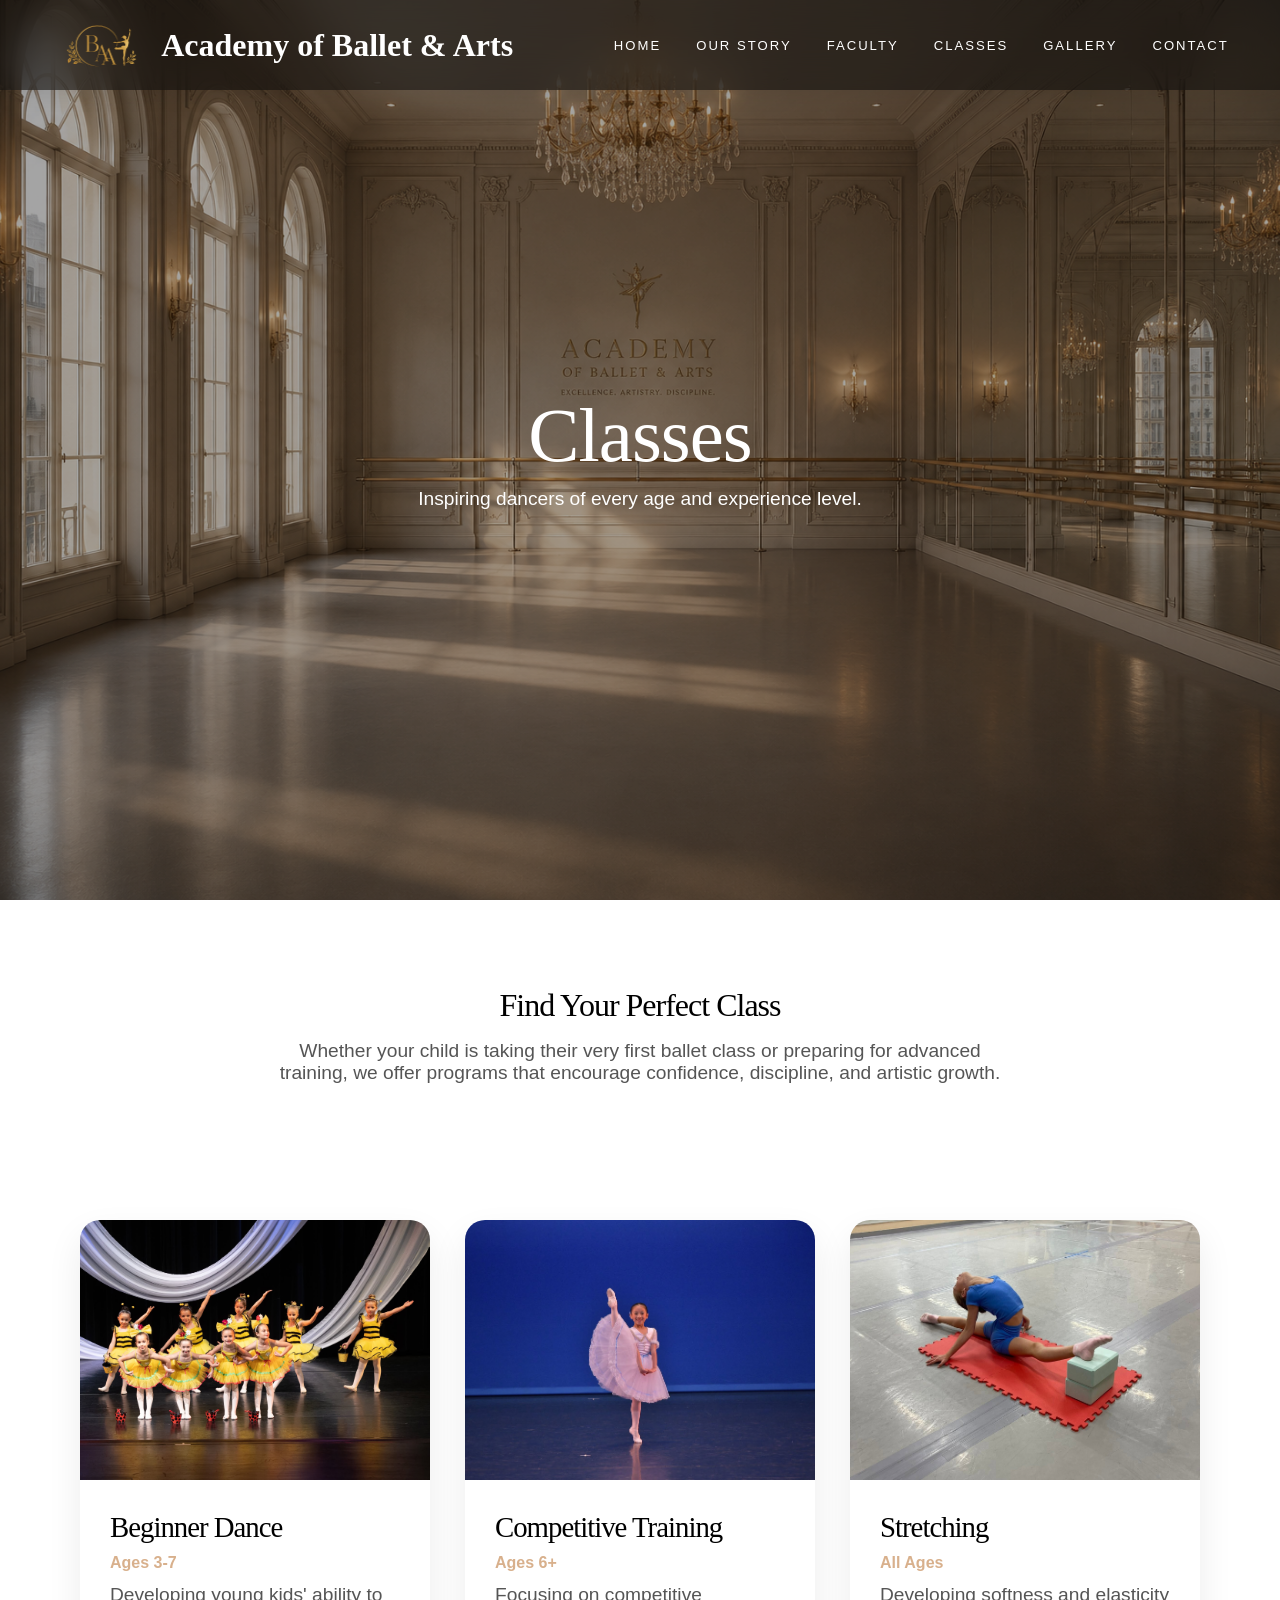
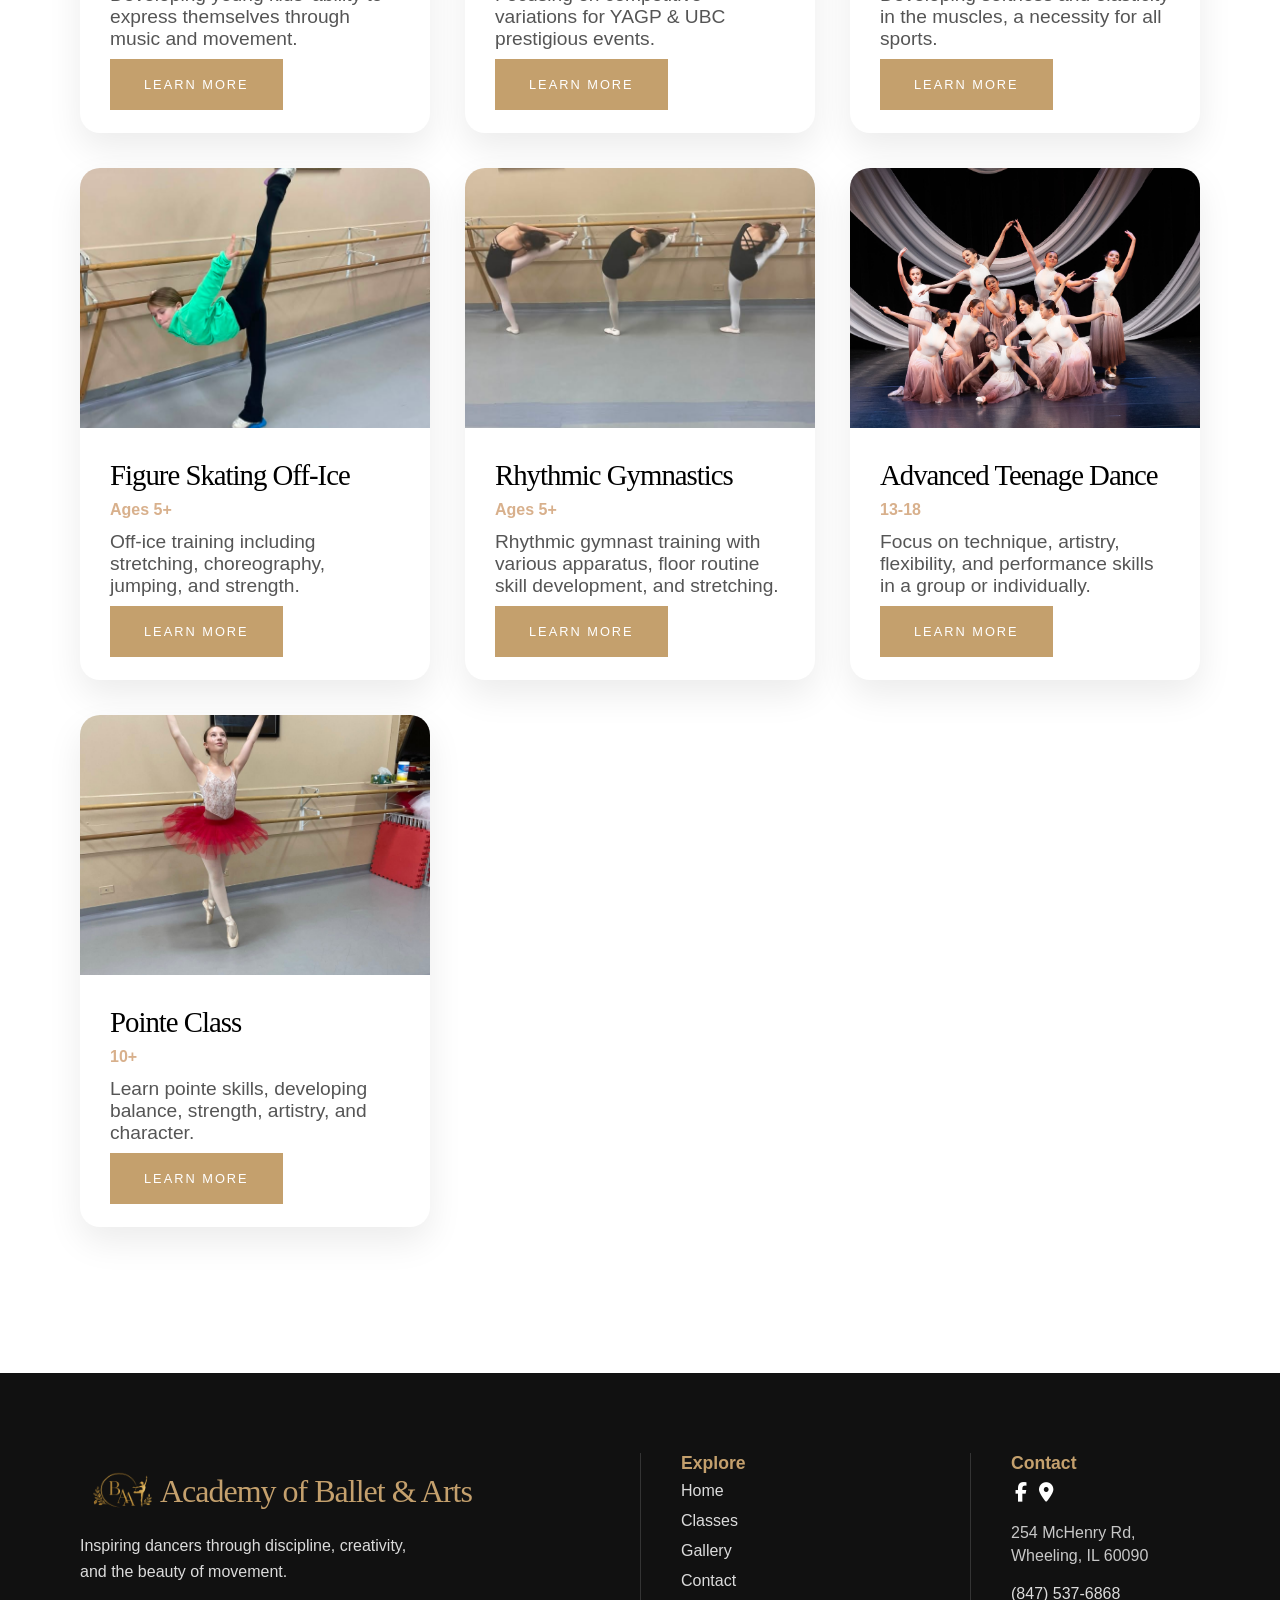
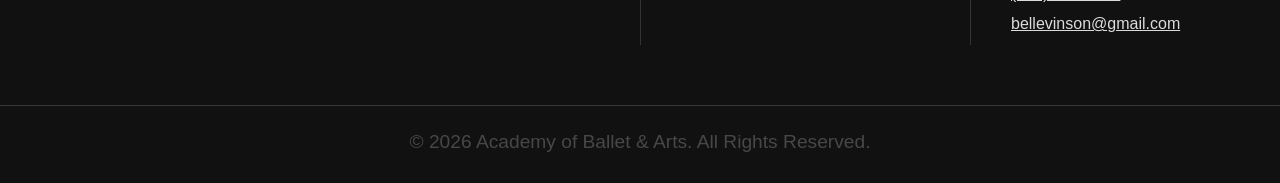
==== commit 4f0b903d: "Update logo" ====
--- a/classes.html
+++ b/classes.html
@@ -19,7 +19,7 @@
 
                 <a href="index.html" class="logo">
 
-                    <img src="assets/images/new-logo-transparent.png" alt="Academy Logo">
+                    <img src="assets/images/final-logo-version.png" alt="Academy Logo">
                     Academy of Ballet & Arts
                 </a>
 
@@ -286,7 +286,7 @@
 
                 <div class="footer-logo">
 
-                    <img src="assets/images/new-logo-transparent.png" alt="Academy Logo">
+                    <img src="assets/images/final-logo-version.png" alt="Academy Logo">
 
                     <h3>
                         Academy of Ballet & Arts
--- a/css/styles.css
+++ b/css/styles.css
@@ -291,11 +291,11 @@
 
 .logo img{
 
-    width:60px;
-
-    height:60px;
-
-    margin-right: 5px;
+    width:95px;
+
+    height:95px;
+
+    margin-right: 15px;
 
     object-fit:contain;
 
@@ -414,9 +414,9 @@
 
 .footer-logo img{
 
-    width:65px;
-
-    height:65px;
+    width:80px;
+
+    height:80px;
 
     object-fit:contain;
 
@@ -956,8 +956,8 @@
 
         margin-top: 5px;
 
-        width: 40px;
-        height: 40px;
+        width: 75px;
+        height: 75px;
     }
 
     p {
@@ -1026,15 +1026,15 @@
 
         text-align:center;
 
-        gap:10px;
+        /* gap:10px; */
 
     }
 
     .footer-logo img{
 
-        width:40px;
-
-        height:40px;
+        width:85px;
+
+        height:85px;
 
     }
 
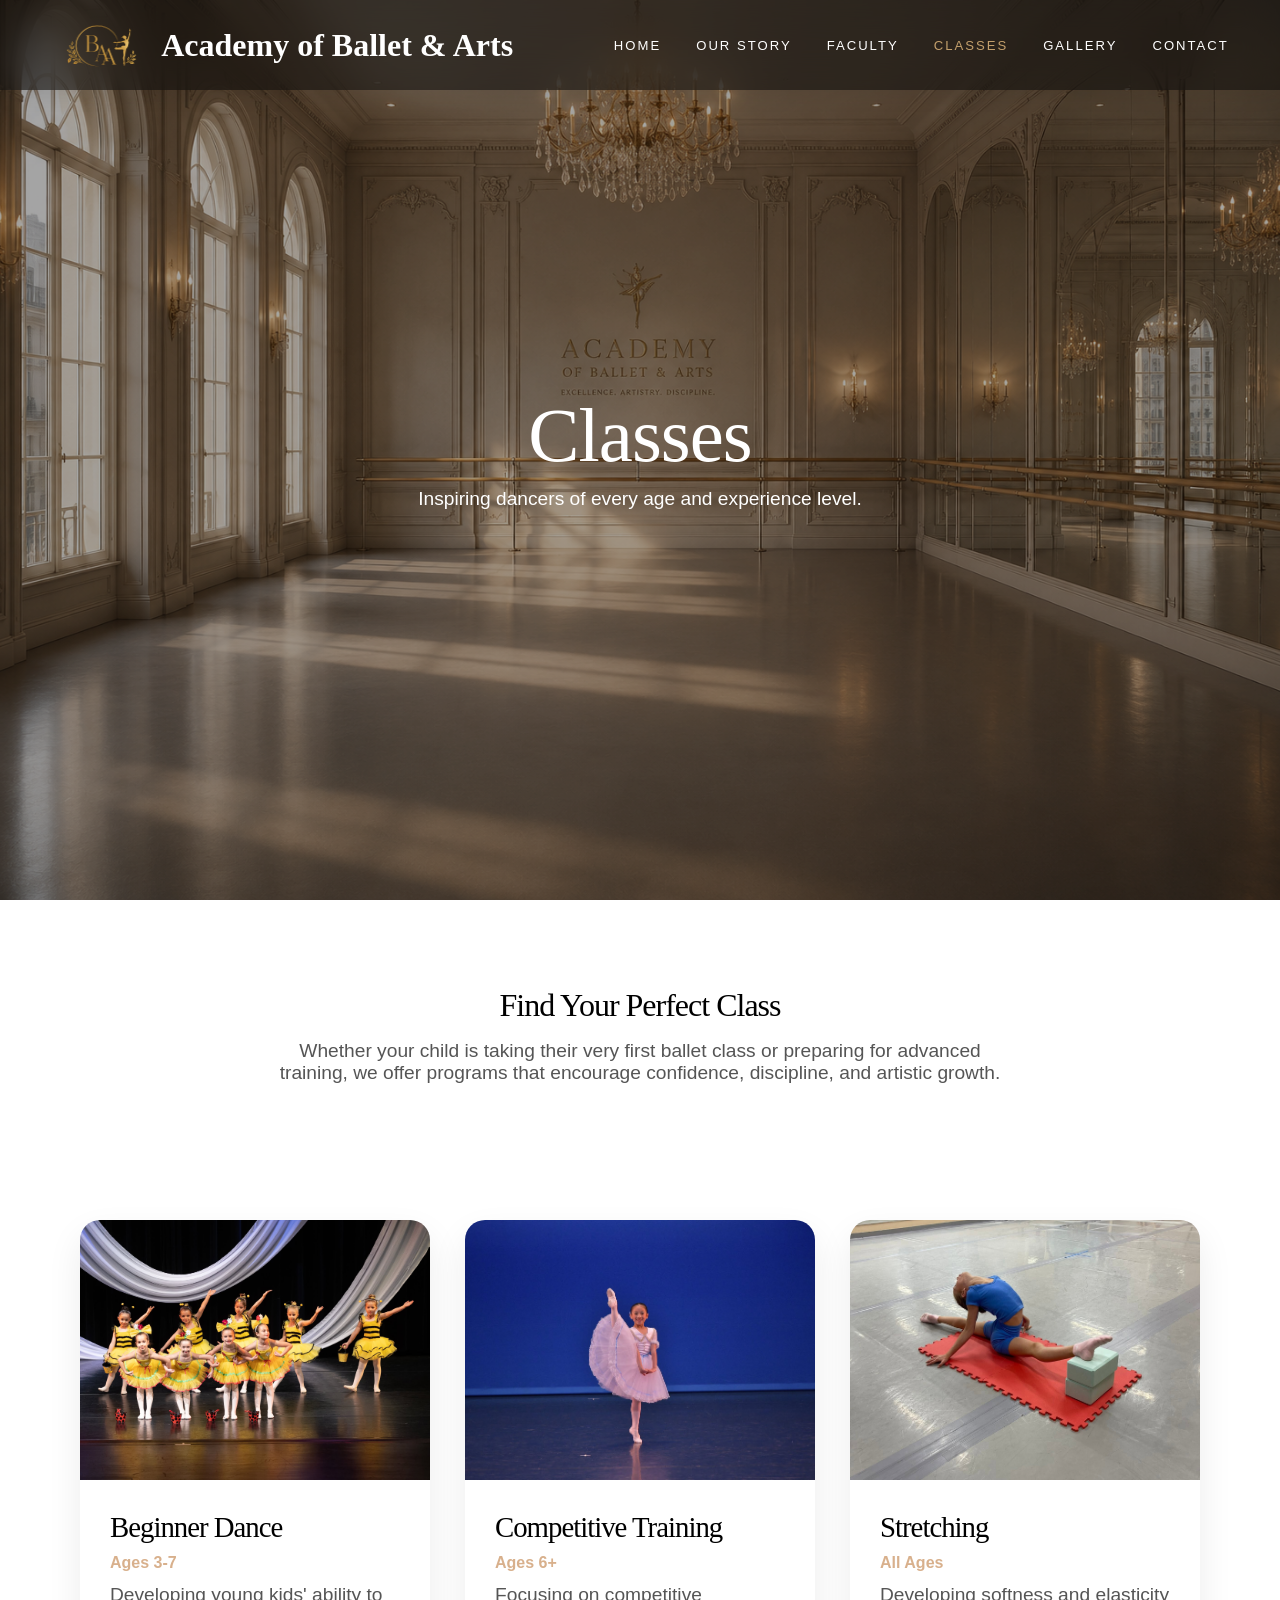
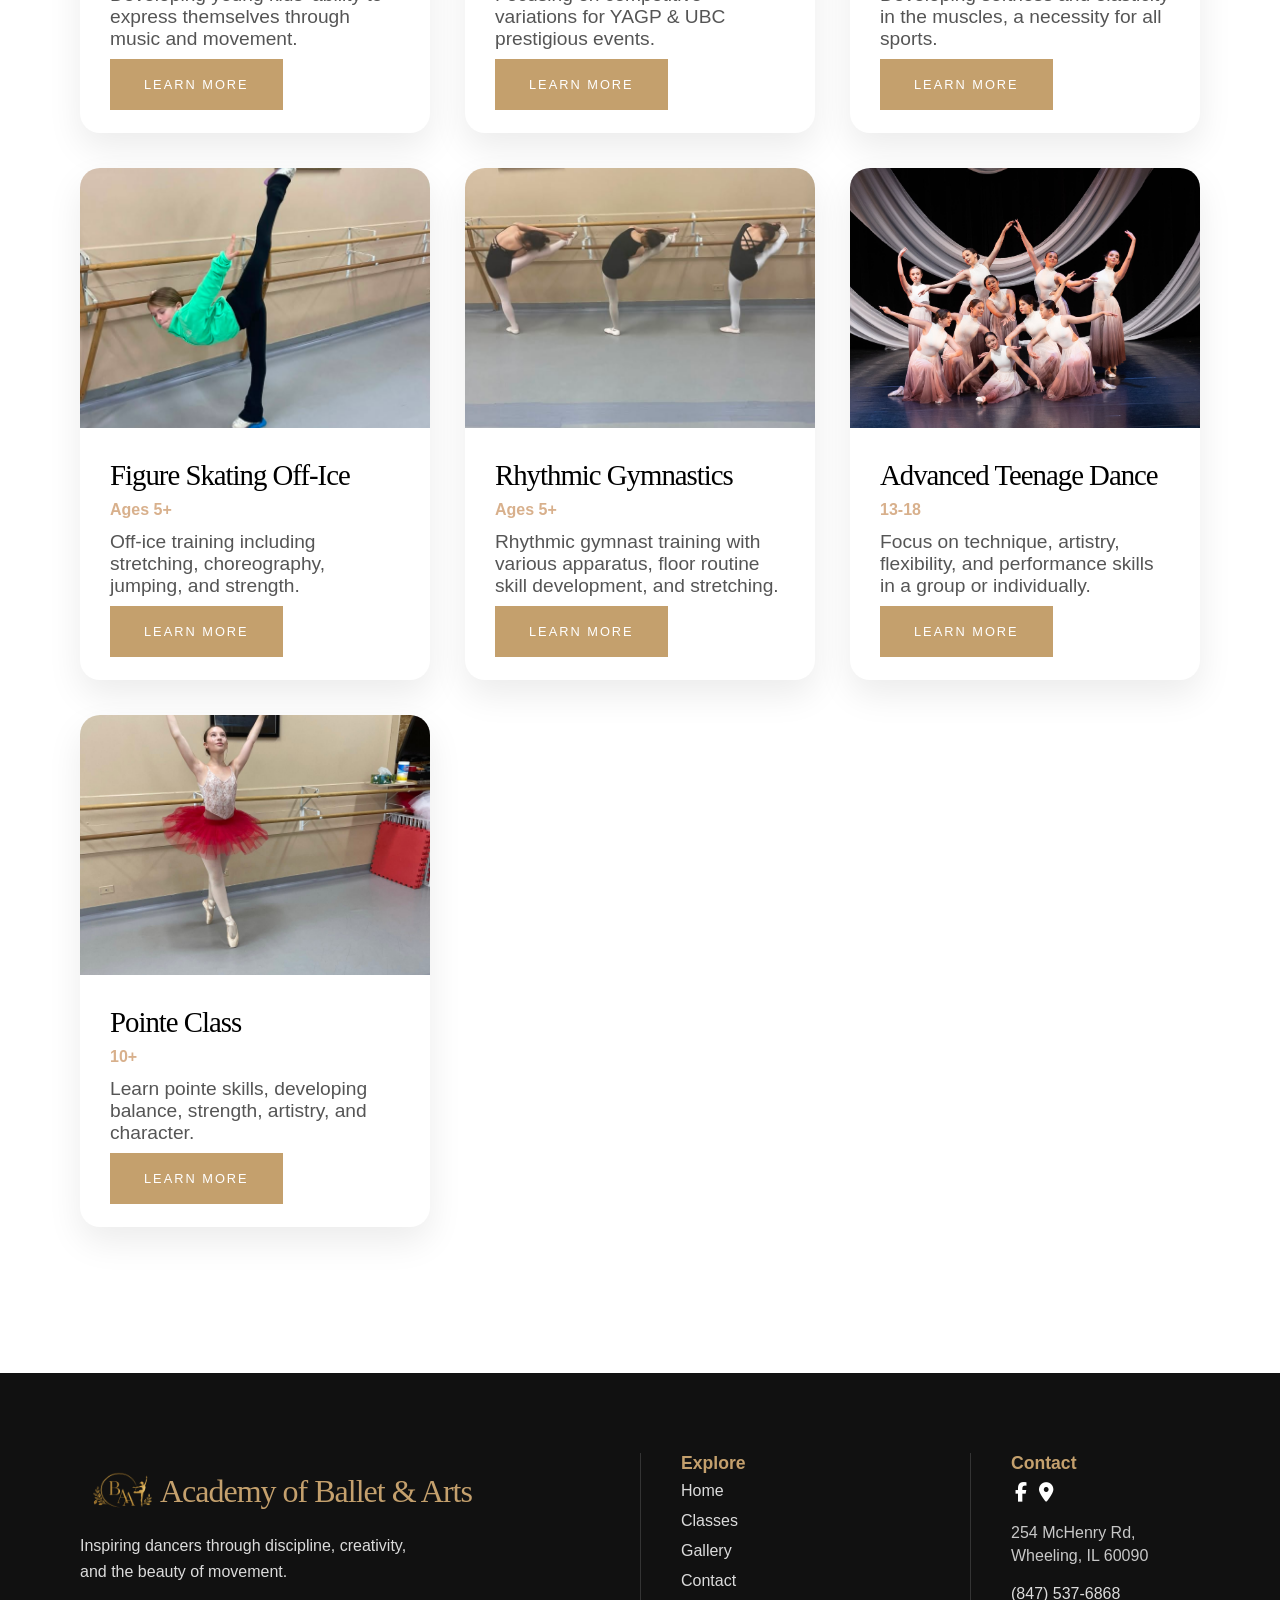
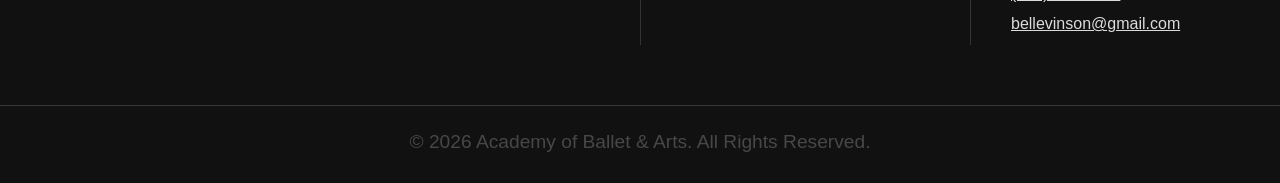
==== commit 6a7ef0d5: "Add photos, make modal, achievements section" ====
--- a/classes.html
+++ b/classes.html
@@ -33,7 +33,7 @@
 
                     <li><a href="faculty.html">Faculty</a></li>
 
-                    <li><a href="classes.html">Classes</a></li>
+                    <li><a href="classes.html" class="active">Classes</a></li>
 
                     <li><a href="gallery.html">Gallery</a></li>
 
--- a/css/styles.css
+++ b/css/styles.css
@@ -263,6 +263,10 @@
 
 }
 
+.nav-links a.active {
+    color: var(--gold);
+}
+
 .logo{
 
     display:flex;
